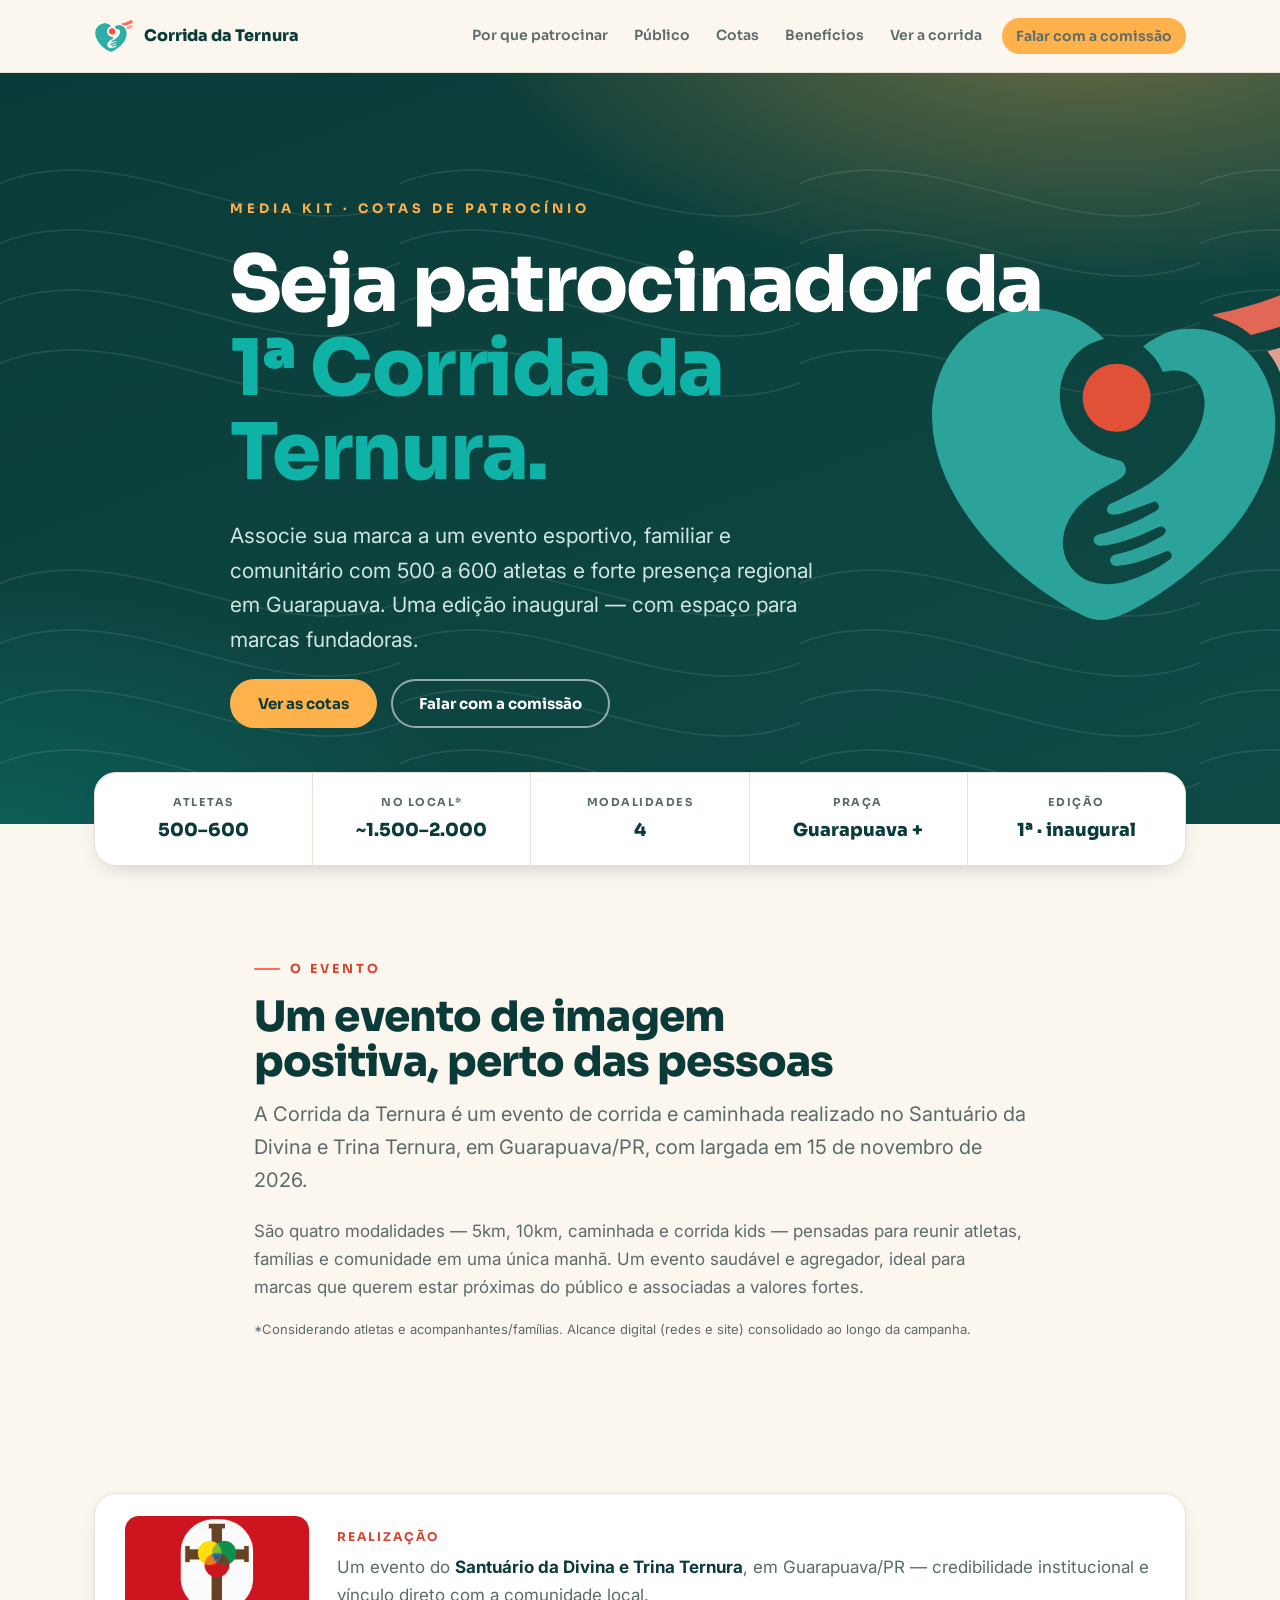
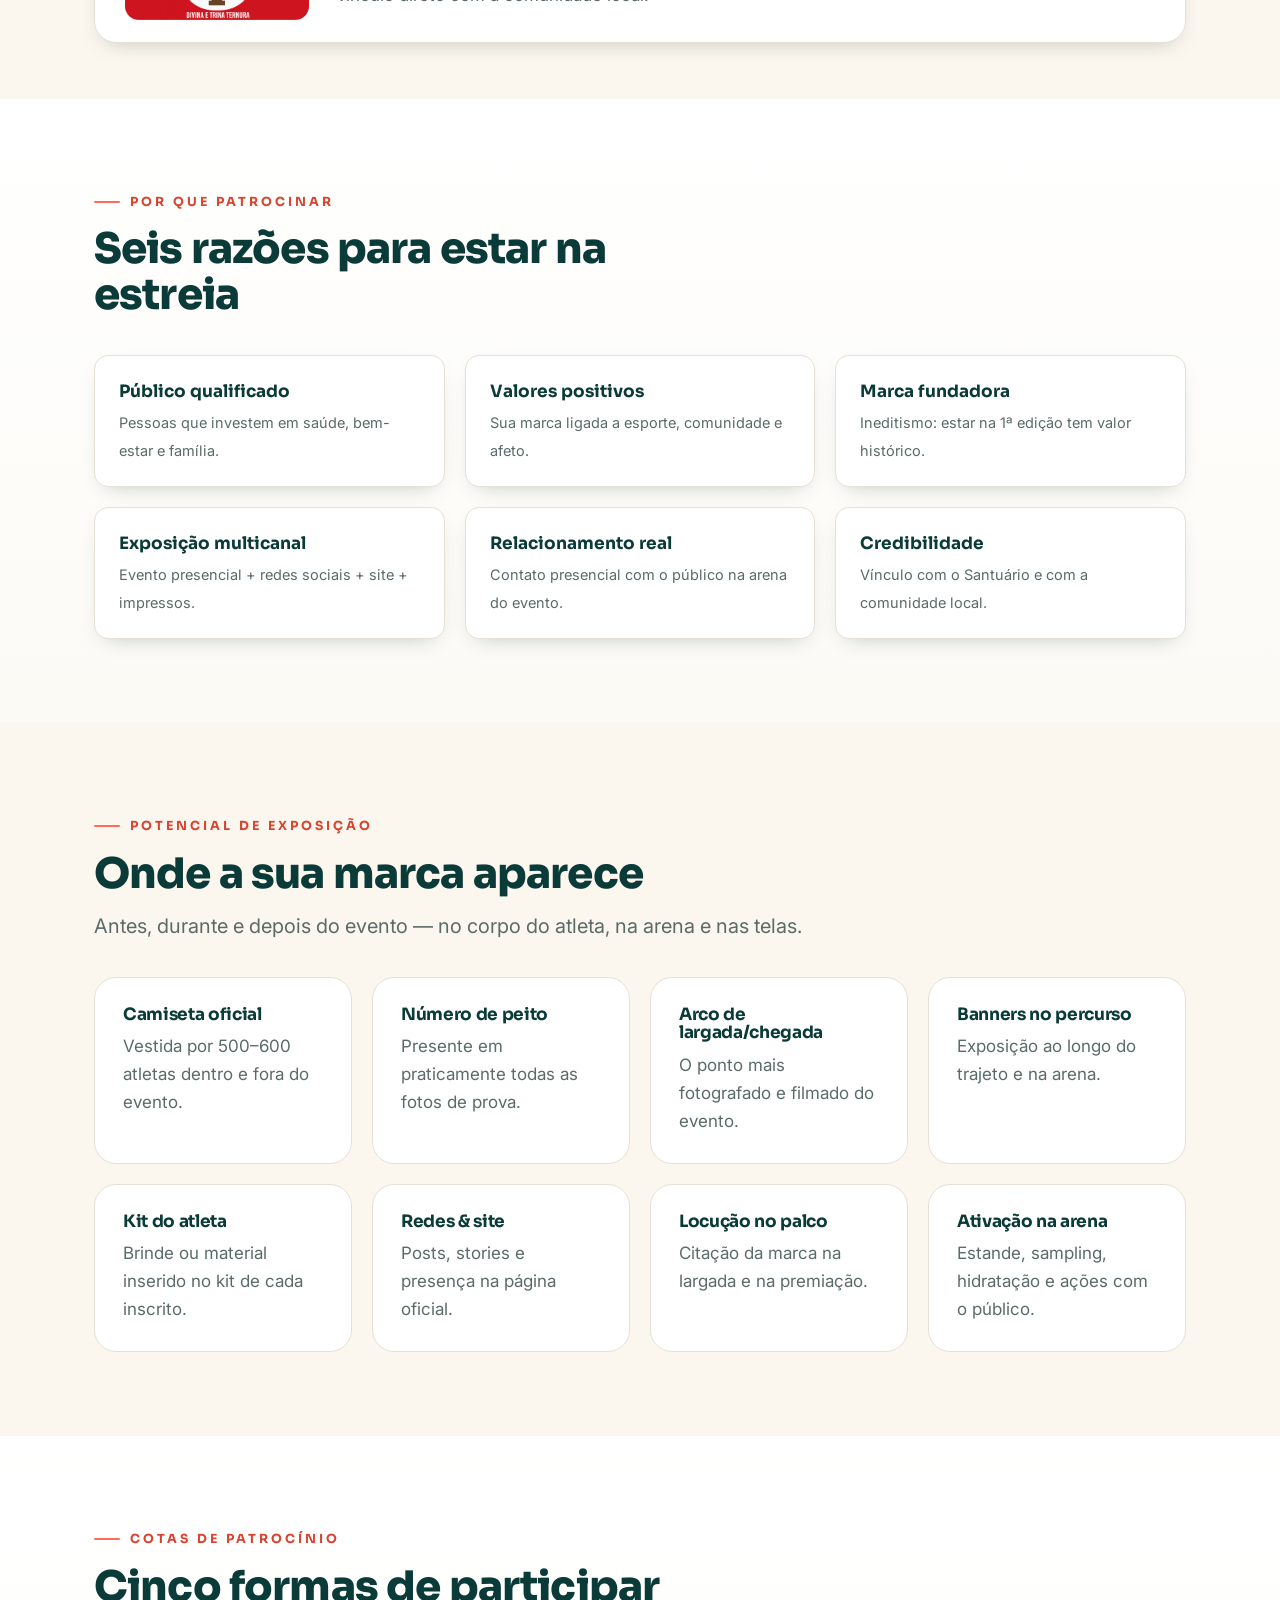
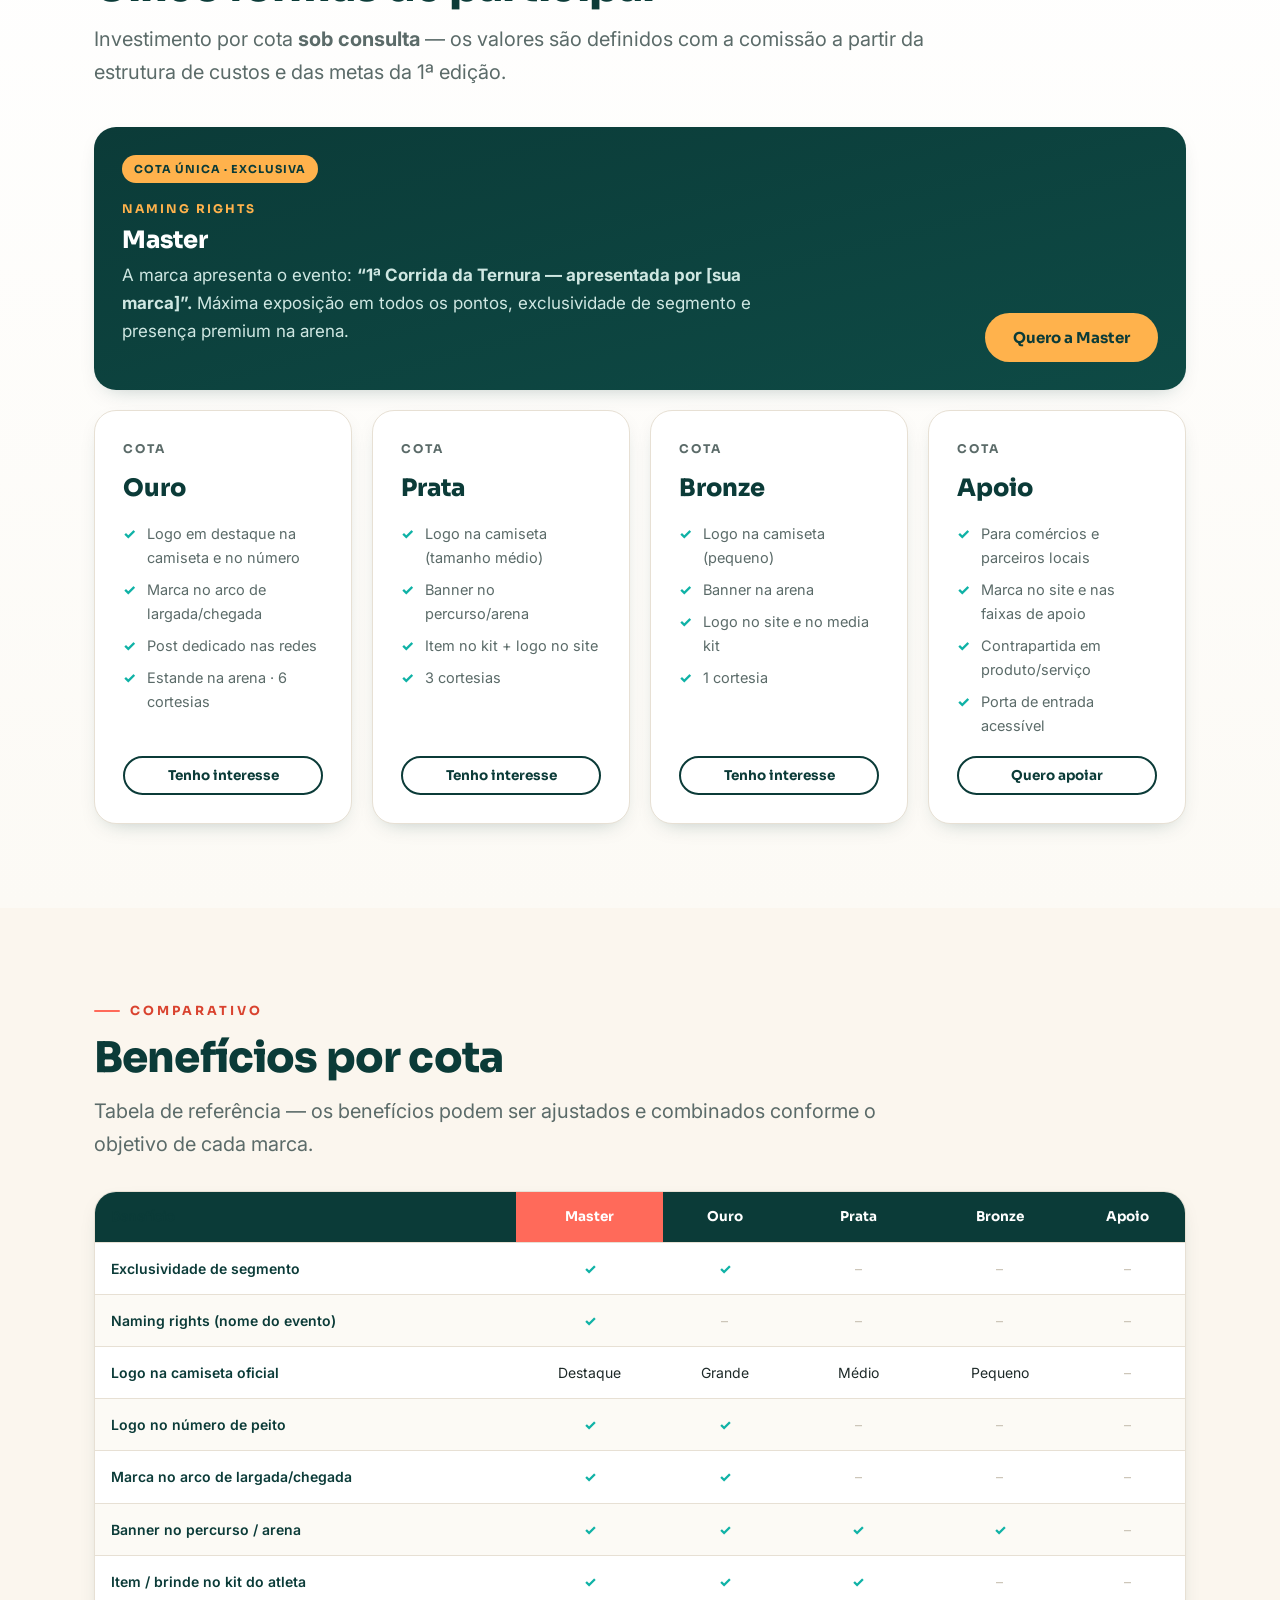
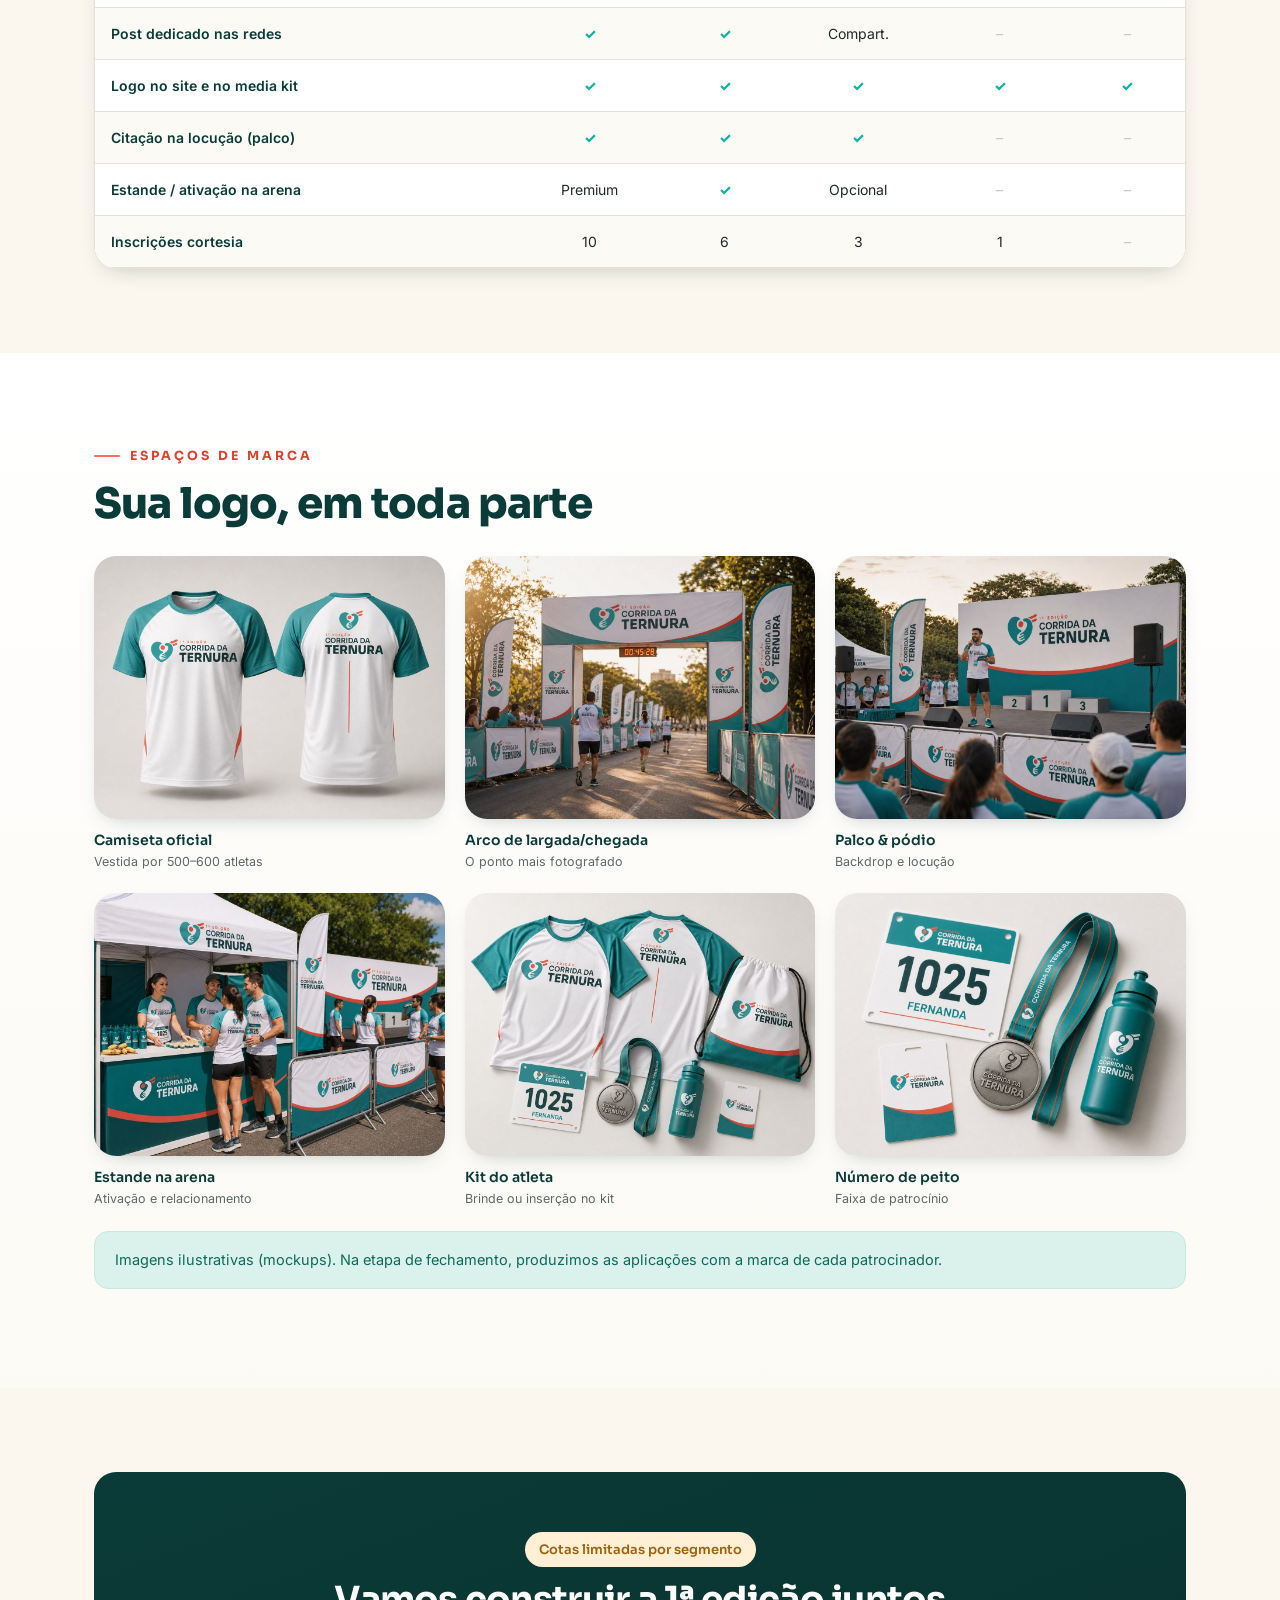
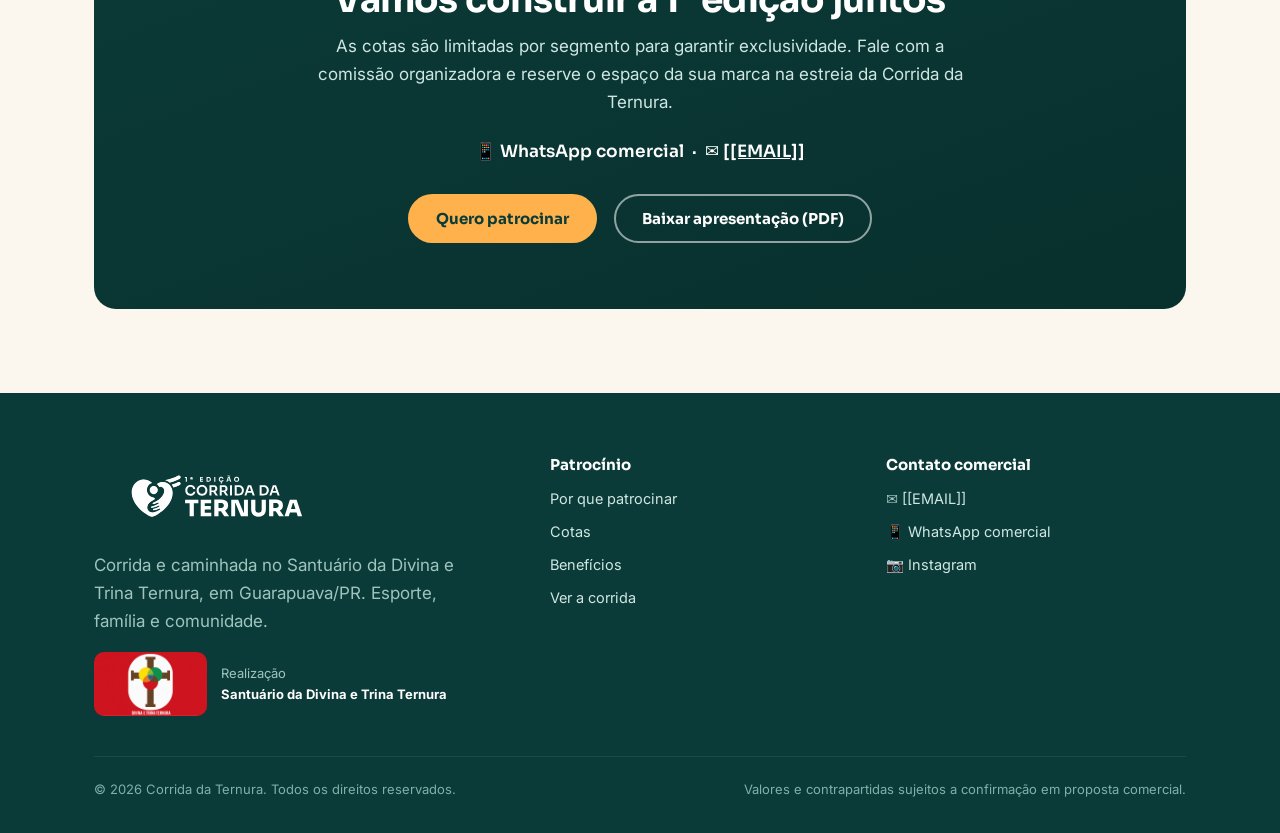
==== media-kit.html @ 0d137d4b "Add files via upload" ====
<!DOCTYPE html>
<html lang="pt-BR">
<head>
<meta charset="UTF-8">
<meta name="viewport" content="width=device-width, initial-scale=1.0">
<title>Seja patrocinador · 1ª Corrida da Ternura — Media Kit</title>
<meta name="description" content="Associe sua marca à 1ª Corrida da Ternura: evento esportivo, familiar e comunitário com 500 a 600 atletas em Guarapuava/PR. Cotas Master, Ouro, Prata, Bronze e Apoio.">

<meta property="og:type" content="website">
<meta property="og:title" content="Seja patrocinador da 1ª Corrida da Ternura">
<meta property="og:description" content="500 a 600 atletas, forte presença regional e uma edição inaugural com espaço para marcas fundadoras.">
<meta property="og:image" content="assets/og-image-mediakit.jpg"><!-- [[SUBSTITUIR]] 1200x630 -->
<meta name="theme-color" content="#0B3B38">

<link rel="icon" href="assets/favicon.svg" type="image/svg+xml">
<link rel="preconnect" href="https://fonts.googleapis.com">
<link rel="preconnect" href="https://fonts.gstatic.com" crossorigin>
<link href="https://fonts.googleapis.com/css2?family=Sora:wght@400;500;600;700;800&family=Inter:wght@400;500;600;700&display=swap" rel="stylesheet">
<link rel="stylesheet" href="css/styles.css">
</head>
<body>

<!-- =====================================================================
     CONFIG RÁPIDA — troque os campos [[...]] (veja COMO-EDITAR.md)
     [[WHATSAPP]] · [[EMAIL]] · [[LINK_PDF_MEDIAKIT]]
====================================================================== -->

<!-- ============ HEADER ============ -->
<header class="site-header" id="header">
  <div class="container nav">
    <a class="brand" href="index.html" aria-label="1ª Corrida da Ternura — início">
      <img src="assets/logo-simbolo.svg" alt="" width="36" height="36" aria-hidden="true">
      <span>Corrida da Ternura</span>
    </a>
    <button class="nav-toggle" id="navToggle" aria-label="Abrir menu" aria-expanded="false" aria-controls="navLinks">
      <svg width="26" height="26" viewBox="0 0 24 24" fill="none" stroke="currentColor" stroke-width="2.2" stroke-linecap="round"><path d="M3 6h18M3 12h18M3 18h18"/></svg>
    </button>
    <nav class="nav-links" id="navLinks" aria-label="Navegação do media kit">
      <a href="#porque">Por que patrocinar</a>
      <a href="#publico">Público</a>
      <a href="#cotas">Cotas</a>
      <a href="#beneficios">Benefícios</a>
      <a href="index.html">Ver a corrida</a>
      <a class="btn btn--amber btn--sm nav-cta" href="[[WHATSAPP]]">Falar com a comissão</a>
    </nav>
  </div>
</header>

<main id="topo">

  <!-- ============ HERO ============ -->
  <section class="hero hero--kit">
    <img class="hero__symbol" src="assets/logo-simbolo.svg" alt="" aria-hidden="true">
    <div class="container hero__inner">
      <span class="hero__eyebrow">Media Kit · Cotas de patrocínio</span>
      <h1>Seja patrocinador da <em>1ª Corrida da Ternura.</em></h1>
      <p class="hero__sub">Associe sua marca a um evento esportivo, familiar e comunitário com 500 a 600 atletas e forte presença regional em Guarapuava. Uma edição inaugural — com espaço para marcas fundadoras.</p>
      <div class="hero__actions">
        <a class="btn btn--amber" href="#cotas">Ver as cotas</a>
        <a class="btn btn--ghost-light" href="[[WHATSAPP]]">Falar com a comissão</a>
      </div>
    </div>
  </section>

  <!-- ============ APRESENTAÇÃO / NÚMEROS ============ -->
  <div class="container">
    <div class="quickbar quickbar--lift reveal">
      <div class="cell"><div class="k">Atletas</div><div class="v">500–600</div></div>
      <div class="cell"><div class="k">No local*</div><div class="v">~1.500–2.000</div></div>
      <div class="cell"><div class="k">Modalidades</div><div class="v">4</div></div>
      <div class="cell"><div class="k">Praça</div><div class="v">Guarapuava +</div></div>
      <div class="cell"><div class="k">Edição</div><div class="v">1ª · inaugural</div></div>
    </div>
  </div>

  <section class="section">
    <div class="container" style="max-width:820px">
      <span class="kicker reveal">O evento</span>
      <h2 class="section-title reveal">Um evento de imagem positiva, perto das pessoas</h2>
      <p class="lead reveal">A Corrida da Ternura é um evento de corrida e caminhada realizado no Santuário da Divina e Trina Ternura, em Guarapuava/PR, com largada em 15 de novembro de 2026.</p>
      <p style="color:var(--muted)" class="reveal">São quatro modalidades — 5km, 10km, caminhada e corrida kids — pensadas para reunir atletas, famílias e comunidade em uma única manhã. Um evento saudável e agregador, ideal para marcas que querem estar próximas do público e associadas a valores fortes.</p>
      <p style="font-size:13px;color:var(--muted)">*Considerando atletas e acompanhantes/famílias. Alcance digital (redes e site) consolidado ao longo da campanha.</p>
    </div>
  </section>

  <!-- ============ PARCERIA / REALIZAÇÃO (Santuário) ============ -->
  <section class="section--tight">
    <div class="container">
      <div class="partner reveal">
        <img class="partner__logo" src="assets/img/santuario.png" alt="Santuário da Divina e Trina Ternura">
        <p class="partner__txt"><span class="partner__eyebrow">Realização</span>Um evento do <b>Santuário da Divina e Trina Ternura</b>, em Guarapuava/PR — credibilidade institucional e vínculo direto com a comunidade local.</p>
      </div>
    </div>
  </section>

  <!-- ============ POR QUE PATROCINAR ============ -->
  <section class="section section--alt" id="porque">
    <div class="container">
      <div class="reveal" style="margin-bottom:38px">
        <span class="kicker">Por que patrocinar</span>
        <h2 class="section-title">Seis razões para estar na estreia</h2>
      </div>
      <div class="grid cols-3">
        <div class="why reveal"><b>Público qualificado</b><span>Pessoas que investem em saúde, bem-estar e família.</span></div>
        <div class="why reveal"><b>Valores positivos</b><span>Sua marca ligada a esporte, comunidade e afeto.</span></div>
        <div class="why reveal"><b>Marca fundadora</b><span>Ineditismo: estar na 1ª edição tem valor histórico.</span></div>
        <div class="why reveal"><b>Exposição multicanal</b><span>Evento presencial + redes sociais + site + impressos.</span></div>
        <div class="why reveal"><b>Relacionamento real</b><span>Contato presencial com o público na arena do evento.</span></div>
        <div class="why reveal"><b>Credibilidade</b><span>Vínculo com o Santuário e com a comunidade local.</span></div>
      </div>
    </div>
  </section>

  <!-- ============ EXPOSIÇÃO DE MARCA ============ -->
  <section class="section" id="publico">
    <div class="container">
      <div class="reveal" style="margin-bottom:34px">
        <span class="kicker">Potencial de exposição</span>
        <h2 class="section-title">Onde a sua marca aparece</h2>
        <p class="lead">Antes, durante e depois do evento — no corpo do atleta, na arena e nas telas.</p>
      </div>
      <div class="grid cols-4">
        <div class="card card--flat reveal"><h3 style="font-size:17px">Camiseta oficial</h3><p>Vestida por 500–600 atletas dentro e fora do evento.</p></div>
        <div class="card card--flat reveal"><h3 style="font-size:17px">Número de peito</h3><p>Presente em praticamente todas as fotos de prova.</p></div>
        <div class="card card--flat reveal"><h3 style="font-size:17px">Arco de largada/chegada</h3><p>O ponto mais fotografado e filmado do evento.</p></div>
        <div class="card card--flat reveal"><h3 style="font-size:17px">Banners no percurso</h3><p>Exposição ao longo do trajeto e na arena.</p></div>
        <div class="card card--flat reveal"><h3 style="font-size:17px">Kit do atleta</h3><p>Brinde ou material inserido no kit de cada inscrito.</p></div>
        <div class="card card--flat reveal"><h3 style="font-size:17px">Redes &amp; site</h3><p>Posts, stories e presença na página oficial.</p></div>
        <div class="card card--flat reveal"><h3 style="font-size:17px">Locução no palco</h3><p>Citação da marca na largada e na premiação.</p></div>
        <div class="card card--flat reveal"><h3 style="font-size:17px">Ativação na arena</h3><p>Estande, sampling, hidratação e ações com o público.</p></div>
      </div>
    </div>
  </section>

  <!-- ============ COTAS ============ -->
  <section class="section section--alt" id="cotas">
    <div class="container">
      <div class="reveal" style="margin-bottom:38px">
        <span class="kicker">Cotas de patrocínio</span>
        <h2 class="section-title">Cinco formas de participar</h2>
        <p class="lead">Investimento por cota <b>sob consulta</b> — os valores são definidos com a comissão a partir da estrutura de custos e das metas da 1ª edição.</p>
      </div>

      <!-- Master destaque -->
      <div class="tier tier--master reveal" style="margin-bottom:20px">
        <span class="tier__ribbon">Cota única · exclusiva</span>
        <div style="display:flex;flex-wrap:wrap;justify-content:space-between;gap:16px;align-items:flex-end">
          <div>
            <span class="lvl">Naming rights</span>
            <div class="name">Master</div>
            <p style="max-width:60ch">A marca apresenta o evento: <b>“1ª Corrida da Ternura — apresentada por [sua marca]”.</b> Máxima exposição em todos os pontos, exclusividade de segmento e presença premium na arena.</p>
          </div>
          <a class="btn btn--amber" href="[[WHATSAPP]]">Quero a Master</a>
        </div>
      </div>

      <div class="grid cols-4">
        <div class="tier reveal">
          <span class="lvl">Cota</span><div class="name">Ouro</div>
          <ul><li>Logo em destaque na camiseta e no número</li><li>Marca no arco de largada/chegada</li><li>Post dedicado nas redes</li><li>Estande na arena · 6 cortesias</li></ul>
          <a class="btn btn--ghost btn--sm" href="[[WHATSAPP]]">Tenho interesse</a>
        </div>
        <div class="tier reveal">
          <span class="lvl">Cota</span><div class="name">Prata</div>
          <ul><li>Logo na camiseta (tamanho médio)</li><li>Banner no percurso/arena</li><li>Item no kit + logo no site</li><li>3 cortesias</li></ul>
          <a class="btn btn--ghost btn--sm" href="[[WHATSAPP]]">Tenho interesse</a>
        </div>
        <div class="tier reveal">
          <span class="lvl">Cota</span><div class="name">Bronze</div>
          <ul><li>Logo na camiseta (pequeno)</li><li>Banner na arena</li><li>Logo no site e no media kit</li><li>1 cortesia</li></ul>
          <a class="btn btn--ghost btn--sm" href="[[WHATSAPP]]">Tenho interesse</a>
        </div>
        <div class="tier reveal">
          <span class="lvl">Cota</span><div class="name">Apoio</div>
          <ul><li>Para comércios e parceiros locais</li><li>Marca no site e nas faixas de apoio</li><li>Contrapartida em produto/serviço</li><li>Porta de entrada acessível</li></ul>
          <a class="btn btn--ghost btn--sm" href="[[WHATSAPP]]">Quero apoiar</a>
        </div>
      </div>
    </div>
  </section>

  <!-- ============ TABELA DE BENEFÍCIOS ============ -->
  <section class="section" id="beneficios">
    <div class="container">
      <div class="reveal" style="margin-bottom:30px">
        <span class="kicker">Comparativo</span>
        <h2 class="section-title">Benefícios por cota</h2>
        <p class="lead">Tabela de referência — os benefícios podem ser ajustados e combinados conforme o objetivo de cada marca.</p>
      </div>
      <div class="table-wrap reveal">
        <table class="benefits">
          <thead>
            <tr><th>Benefício</th><th class="master">Master</th><th>Ouro</th><th>Prata</th><th>Bronze</th><th>Apoio</th></tr>
          </thead>
          <tbody>
            <tr><td>Exclusividade de segmento</td><td class="yes">✓</td><td class="yes">✓</td><td class="no">–</td><td class="no">–</td><td class="no">–</td></tr>
            <tr><td>Naming rights (nome do evento)</td><td class="yes">✓</td><td class="no">–</td><td class="no">–</td><td class="no">–</td><td class="no">–</td></tr>
            <tr><td>Logo na camiseta oficial</td><td>Destaque</td><td>Grande</td><td>Médio</td><td>Pequeno</td><td class="no">–</td></tr>
            <tr><td>Logo no número de peito</td><td class="yes">✓</td><td class="yes">✓</td><td class="no">–</td><td class="no">–</td><td class="no">–</td></tr>
            <tr><td>Marca no arco de largada/chegada</td><td class="yes">✓</td><td class="yes">✓</td><td class="no">–</td><td class="no">–</td><td class="no">–</td></tr>
            <tr><td>Banner no percurso / arena</td><td class="yes">✓</td><td class="yes">✓</td><td class="yes">✓</td><td class="yes">✓</td><td class="no">–</td></tr>
            <tr><td>Item / brinde no kit do atleta</td><td class="yes">✓</td><td class="yes">✓</td><td class="yes">✓</td><td class="no">–</td><td class="no">–</td></tr>
            <tr><td>Post dedicado nas redes</td><td class="yes">✓</td><td class="yes">✓</td><td>Compart.</td><td class="no">–</td><td class="no">–</td></tr>
            <tr><td>Logo no site e no media kit</td><td class="yes">✓</td><td class="yes">✓</td><td class="yes">✓</td><td class="yes">✓</td><td class="yes">✓</td></tr>
            <tr><td>Citação na locução (palco)</td><td class="yes">✓</td><td class="yes">✓</td><td class="yes">✓</td><td class="no">–</td><td class="no">–</td></tr>
            <tr><td>Estande / ativação na arena</td><td>Premium</td><td class="yes">✓</td><td>Opcional</td><td class="no">–</td><td class="no">–</td></tr>
            <tr><td>Inscrições cortesia</td><td>10</td><td>6</td><td>3</td><td>1</td><td class="no">–</td></tr>
          </tbody>
        </table>
      </div>
    </div>
  </section>

  <!-- ============ ESPAÇOS DE MARCA ============ -->
  <section class="section section--alt">
    <div class="container">
      <div class="reveal" style="margin-bottom:30px">
        <span class="kicker">Espaços de marca</span>
        <h2 class="section-title">Sua logo, em toda parte</h2>
      </div>
      <div class="grid cols-3">
        <figure class="mock reveal"><img src="assets/img/camiseta.jpg" alt="Camiseta oficial da corrida com a marca dos patrocinadores"><figcaption>Camiseta oficial<small>Vestida por 500–600 atletas</small></figcaption></figure>
        <figure class="mock reveal"><img src="assets/img/portal.jpg" alt="Arco de largada e chegada com as marcas dos patrocinadores"><figcaption>Arco de largada/chegada<small>O ponto mais fotografado</small></figcaption></figure>
        <figure class="mock reveal"><img src="assets/img/palco.jpg" alt="Palco e pódio com backdrop dos patrocinadores"><figcaption>Palco &amp; pódio<small>Backdrop e locução</small></figcaption></figure>
        <figure class="mock reveal"><img src="assets/img/estande.jpg" alt="Estande de ativação do patrocinador na arena do evento"><figcaption>Estande na arena<small>Ativação e relacionamento</small></figcaption></figure>
        <figure class="mock reveal"><img src="assets/img/kit-completo.jpg" alt="Kit do atleta com itens dos patrocinadores"><figcaption>Kit do atleta<small>Brinde ou inserção no kit</small></figcaption></figure>
        <figure class="mock reveal"><img src="assets/img/kit.jpg" alt="Número de peito com faixa de patrocínio, medalha e squeeze"><figcaption>Número de peito<small>Faixa de patrocínio</small></figcaption></figure>
      </div>
      <p class="note reveal" style="margin-top:22px">Imagens ilustrativas (mockups). Na etapa de fechamento, produzimos as aplicações com a marca de cada patrocinador.</p>
    </div>
  </section>

  <!-- ============ CTA COMERCIAL ============ -->
  <section class="section" id="contato">
    <div class="container">
      <div class="cta-band reveal">
        <span class="pill pill--amber" style="margin-bottom:14px">Cotas limitadas por segmento</span>
        <h2>Vamos construir a 1ª edição juntos</h2>
        <p>As cotas são limitadas por segmento para garantir exclusividade. Fale com a comissão organizadora e reserve o espaço da sua marca na estreia da Corrida da Ternura.</p>
        <p style="color:#fff;font-family:var(--font-display);font-weight:600">📱 WhatsApp comercial &nbsp;·&nbsp; ✉️ <a href="mailto:[[EMAIL]]" style="color:#fff;text-decoration:underline">[[EMAIL]]</a></p>
        <div>
          <a class="btn btn--amber" href="[[WHATSAPP]]">Quero patrocinar</a>
          <a class="btn btn--ghost-light" href="[[LINK_PDF_MEDIAKIT]]">Baixar apresentação (PDF)</a>
        </div>
      </div>
    </div>
  </section>
</main>

<!-- ============ RODAPÉ ============ -->
<footer class="site-footer">
  <div class="container">
    <div class="footer-grid">
      <div>
        <img src="assets/logo-negativa-branca.svg" alt="1ª Corrida da Ternura" style="width:240px;margin-bottom:14px">
        <p style="color:#9FC4BE;max-width:34ch">Corrida e caminhada no Santuário da Divina e Trina Ternura, em Guarapuava/PR. Esporte, família e comunidade.</p>
        <div class="footer-partner">
          <img src="assets/img/santuario.png" alt="Santuário da Divina e Trina Ternura">
          <span>Realização<br><b style="color:#fff">Santuário da Divina e Trina Ternura</b></span>
        </div>
      </div>
      <div>
        <h4>Patrocínio</h4>
        <ul>
          <li><a href="#porque">Por que patrocinar</a></li>
          <li><a href="#cotas">Cotas</a></li>
          <li><a href="#beneficios">Benefícios</a></li>
          <li><a href="index.html">Ver a corrida</a></li>
        </ul>
      </div>
      <div>
        <h4>Contato comercial</h4>
        <ul>
          <li>✉️ <a href="mailto:[[EMAIL]]">[[EMAIL]]</a></li>
          <li>📱 <a href="[[WHATSAPP]]">WhatsApp comercial</a></li>
          <li>📷 <a href="[[INSTAGRAM]]">Instagram</a></li>
        </ul>
      </div>
    </div>
    <div class="footer-bottom">
      <span>© 2026 Corrida da Ternura. Todos os direitos reservados.</span>
      <span>Valores e contrapartidas sujeitos a confirmação em proposta comercial.</span>
    </div>
  </div>
</footer>

<script src="js/main.js"></script>
</body>
</html>
---- css/styles.css ----
/* =====================================================================
   1ª CORRIDA DA TERNURA — Design System (compartilhado landing + media kit)
   Edite as variáveis em :root para ajustar a marca de uma só vez.
   ===================================================================== */

/* ---------- Tokens ---------- */
:root{
  /* Cores da marca */
  --teal:#0FB2A6;          /* cor de marca / grafismos */
  --teal-deep:#0B3B38;     /* base escura / texto forte */
  --teal-deeper:#08302D;   /* fundo escuro mais profundo */
  --coral:#FF6A5A;         /* CTA / destaque quente */
  --coral-ink:#D9432F;     /* coral escuro p/ texto sobre claro */
  --amber:#FFB24C;         /* destaque / amanhecer / medalha */
  --sand:#FBF6EE;          /* fundo claro quente */
  --mist:#DBF1EC;          /* fundo suave / cards */
  --graphite:#1E2A29;      /* texto corrido */
  --muted:#5B6B69;         /* texto secundário */
  --white:#fff;
  --line:#E7E0D4;          /* linhas / bordas claras */
  --line-dark:#1C4B46;     /* linhas no escuro */

  /* Tipografia */
  --font-display:'Sora','Segoe UI',system-ui,-apple-system,sans-serif;
  --font-text:'Inter','Segoe UI',system-ui,-apple-system,sans-serif;

  /* Formas & sombras */
  --radius:22px;
  --radius-sm:14px;
  --shadow:0 20px 50px -24px rgba(11,59,56,.45);
  --shadow-sm:0 8px 22px -12px rgba(11,59,56,.35);

  /* Layout */
  --maxw:1140px;
  --gutter:24px;
  --header-h:72px;
}

/* ---------- Reset / base ---------- */
*{box-sizing:border-box}
html{scroll-behavior:smooth}
body{
  margin:0;background:var(--sand);color:var(--graphite);
  font-family:var(--font-text);line-height:1.65;font-size:17px;
  -webkit-font-smoothing:antialiased;text-rendering:optimizeLegibility;
}
img,svg{display:block;max-width:100%}
a{color:var(--teal-deep);text-decoration:none}
h1,h2,h3,h4{font-family:var(--font-display);line-height:1.08;margin:0;letter-spacing:-.02em;color:var(--teal-deep)}
p{margin:0 0 1em}
:focus-visible{outline:3px solid var(--teal);outline-offset:3px;border-radius:6px}

.container{max-width:var(--maxw);margin:0 auto;padding:0 var(--gutter)}
.center{text-align:center}
.sr-only{position:absolute;width:1px;height:1px;padding:0;margin:-1px;overflow:hidden;clip:rect(0 0 0 0);border:0}

/* ---------- Header / navegação ---------- */
.site-header{position:sticky;top:0;z-index:100;transition:background .25s,box-shadow .25s;background:rgba(251,246,238,.92);backdrop-filter:blur(12px);border-bottom:1px solid var(--line)}
.site-header.solid,.site-header.scrolled{background:rgba(251,246,238,.9);backdrop-filter:blur(12px);box-shadow:0 1px 0 var(--line)}
.nav{display:flex;align-items:center;gap:18px;height:var(--header-h)}
.brand{display:flex;align-items:center;gap:10px;font-family:var(--font-display);font-weight:800;font-size:16px;color:var(--teal-deep);white-space:nowrap}
.brand svg,.brand img{height:34px;width:auto;flex:none}
.site-header.on-dark .brand{color:var(--white)}
.nav-links{display:flex;align-items:center;gap:2px;margin-left:auto}
.nav-links a{font-family:var(--font-display);font-weight:600;font-size:14px;color:var(--muted);padding:9px 12px;border-radius:999px;transition:.15s;white-space:nowrap}
.nav-links a:hover{color:var(--teal-deep);background:var(--mist)}
.site-header.on-dark .nav-links a{color:#CFE7E2}
.site-header.on-dark.scrolled .nav-links a{color:var(--muted)}
.nav-cta{margin-left:6px}
.nav-toggle{display:none;margin-left:auto;background:none;border:0;cursor:pointer;padding:8px;color:var(--teal-deep)}
.site-header.on-dark .nav-toggle{color:var(--white)}
.site-header.scrolled .nav-toggle{color:var(--teal-deep)}

/* ---------- Botões ---------- */
.btn{
  display:inline-flex;align-items:center;justify-content:center;gap:9px;
  font-family:var(--font-display);font-weight:700;font-size:15px;line-height:1;
  padding:15px 26px;border-radius:999px;border:2px solid transparent;cursor:pointer;
  transition:transform .12s,box-shadow .2s,background .2s,color .2s;white-space:nowrap;
}
.btn:hover{transform:translateY(-2px)}
.btn--primary{background:var(--coral);color:#fff;box-shadow:0 12px 26px -12px rgba(255,106,90,.8)}
.btn--primary:hover{background:#ff5945}
.btn--amber{background:var(--amber);color:var(--teal-deep)}
.btn--amber:hover{background:#ffa733}
.btn--dark{background:var(--teal-deep);color:#fff}
.btn--dark:hover{background:var(--teal-deeper)}
.btn--ghost{background:transparent;color:var(--teal-deep);border-color:var(--teal-deep)}
.btn--ghost:hover{background:var(--teal-deep);color:#fff}
.btn--ghost-light{background:transparent;color:#fff;border-color:rgba(255,255,255,.55)}
.btn--ghost-light:hover{background:#fff;color:var(--teal-deep);border-color:#fff}
.btn--sm{padding:11px 18px;font-size:13.5px}
.btn--block{width:100%}

/* ---------- Seções ---------- */
.section{padding:84px 0}
.section--tight{padding:56px 0}
.section--alt{background:linear-gradient(180deg,#fff,#FCFAF5)}
.section--mist{background:var(--mist)}
.kicker{font-family:var(--font-display);font-weight:700;font-size:12.5px;letter-spacing:3px;text-transform:uppercase;color:var(--coral-ink);display:inline-flex;align-items:center;gap:10px;margin-bottom:14px}
.kicker::before{content:"";width:26px;height:2px;background:var(--coral);border-radius:2px}
.section-title{font-size:clamp(28px,4.4vw,42px);font-weight:800;max-width:20ch}
.lead{font-size:clamp(17px,2vw,20px);color:var(--muted);max-width:64ch;margin-top:14px}

/* ---------- Grid utils ---------- */
.grid{display:grid;gap:20px}
.cols-2{grid-template-columns:repeat(2,1fr)}
.cols-3{grid-template-columns:repeat(3,1fr)}
.cols-4{grid-template-columns:repeat(4,1fr)}
@media(max-width:900px){.cols-3,.cols-4{grid-template-columns:repeat(2,1fr)}}
@media(max-width:620px){.cols-2,.cols-3,.cols-4{grid-template-columns:1fr}}

/* ---------- Pills / chips ---------- */
.pill{display:inline-flex;align-items:center;gap:7px;font-family:var(--font-display);font-weight:600;font-size:13px;padding:7px 14px;border-radius:999px;background:var(--mist);color:var(--teal-deep)}
.pill--coral{background:#FFE4DF;color:var(--coral-ink)}
.pill--amber{background:#FFEFD4;color:#9A6412}
.pill--teal{background:var(--teal-deep);color:#fff}
.pill--outline{background:transparent;border:1px solid rgba(255,255,255,.25);color:#fff}

/* ---------- Cards ---------- */
.card{background:#fff;border:1px solid var(--line);border-radius:var(--radius);padding:28px;box-shadow:var(--shadow-sm)}
.card h3{font-size:20px;margin-bottom:8px}
.card p{color:var(--muted);margin:0}
.card__icon{width:50px;height:50px;border-radius:14px;display:grid;place-items:center;background:var(--mist);margin-bottom:16px}
.card__icon svg{width:26px;height:26px}
.card--flat{box-shadow:none}

/* ---------- Hero ---------- */
.hero{position:relative;overflow:hidden;color:var(--sand);
  background:
    radial-gradient(90% 70% at 85% -10%, rgba(255,178,76,.42), transparent 55%),
    radial-gradient(80% 80% at -5% 110%, rgba(15,178,166,.30), transparent 55%),
    linear-gradient(160deg,#0B3B38 0%, #0E4A45 100%);
}
.hero::after{ /* textura de curvas de nível sutis */
  content:"";position:absolute;inset:0;opacity:.10;pointer-events:none;
  background-image:url("data:image/svg+xml,%3Csvg xmlns='http://www.w3.org/2000/svg' width='400' height='400'%3E%3Cg fill='none' stroke='%23ffffff' stroke-width='1.4'%3E%3Cpath d='M-20 120 C120 40 280 200 420 120'/%3E%3Cpath d='M-20 180 C120 100 280 260 420 180'/%3E%3Cpath d='M-20 240 C120 160 280 320 420 240'/%3E%3Cpath d='M-20 300 C120 220 280 380 420 300'/%3E%3C/g%3E%3C/svg%3E");
}
.hero__inner{position:relative;z-index:2;padding:clamp(64px,10vw,120px) 0 clamp(56px,8vw,96px);max-width:760px}
.hero__eyebrow{color:var(--amber);font-family:var(--font-display);font-weight:700;letter-spacing:4px;text-transform:uppercase;font-size:13px}
.hero h1{color:#fff;font-size:clamp(40px,8vw,78px);font-weight:800;margin:.28em 0 .3em}
.hero h1 em{font-style:normal;color:var(--teal)}
.hero__sub{font-size:clamp(17px,2.4vw,21px);color:#CFE7E2;max-width:600px}
.hero__chips{display:flex;flex-wrap:wrap;gap:10px;margin:26px 0 30px}
.hero__chips span{font-family:var(--font-display);font-weight:600;font-size:13.5px;color:var(--sand);background:rgba(255,255,255,.08);border:1px solid rgba(255,255,255,.16);padding:9px 15px;border-radius:999px}
.hero__actions{display:flex;flex-wrap:wrap;gap:14px}
.hero__symbol{position:absolute;right:-6%;top:50%;transform:translateY(-50%);width:min(42%,440px);opacity:.9;z-index:1}
@media(max-width:820px){.hero__symbol{display:none}}
.hero--kit .hero__inner{max-width:820px}

/* ---------- Barra de informações rápidas ---------- */
.quickbar{display:grid;grid-template-columns:repeat(5,1fr);gap:1px;background:var(--line);border:1px solid var(--line);border-radius:var(--radius);overflow:hidden;box-shadow:var(--shadow-sm)}
.quickbar .cell{background:#fff;padding:20px 16px;text-align:center}
.quickbar .k{font-family:var(--font-display);font-weight:700;font-size:11px;letter-spacing:1.5px;text-transform:uppercase;color:var(--muted)}
.quickbar .v{font-family:var(--font-display);font-weight:800;color:var(--teal-deep);font-size:clamp(15px,2vw,18px);margin-top:5px}
.quickbar--lift{margin-top:-52px;position:relative;z-index:5}
@media(max-width:760px){.quickbar{grid-template-columns:repeat(2,1fr)}.quickbar--lift{margin-top:24px}}

/* ---------- Modalidades ---------- */
.mod{position:relative;background:#fff;border:1px solid var(--line);border-radius:var(--radius);padding:26px;box-shadow:var(--shadow-sm);overflow:hidden}
.mod::before{content:"";position:absolute;left:0;top:0;bottom:0;width:6px;background:var(--teal)}
.mod--5::before{background:var(--teal)}
.mod--10::before{background:var(--coral)}
.mod--cam::before{background:var(--amber)}
.mod--kids::before{background:#5AC9BC}
.mod .tag{font-family:var(--font-display);font-weight:700;font-size:11px;letter-spacing:1.5px;text-transform:uppercase;color:var(--muted)}
.mod .dist{font-family:var(--font-display);font-weight:800;font-size:30px;color:var(--teal-deep);margin:2px 0 8px}
.mod p{color:var(--muted);margin:0;font-size:15px}

/* ---------- Lista com marcadores ---------- */
.ticks{list-style:none;padding:0;margin:0}
.ticks li{position:relative;padding-left:30px;margin-bottom:12px;color:var(--muted)}
.ticks li::before{content:"";position:absolute;left:0;top:8px;width:13px;height:13px;border-radius:50%;background:var(--teal);box-shadow:0 0 0 4px var(--mist)}
.ticks li b{color:var(--graphite)}
.ticks--plain li::before{background:var(--coral);box-shadow:0 0 0 4px #FFE4DF}

/* ---------- Cronograma ---------- */
.timeline{list-style:none;padding:0;margin:0;display:grid;gap:2px}
.timeline li{display:flex;gap:18px;align-items:baseline;padding:14px 0;border-bottom:1px dashed var(--line)}
.timeline li:last-child{border-bottom:0}
.timeline .t{font-family:var(--font-display);font-weight:800;color:var(--coral-ink);font-size:18px;min-width:74px}
.timeline .d{color:var(--graphite)}

/* ---------- Media placeholder (troque por <img>) ---------- */
.media-ph{border-radius:var(--radius);min-height:280px;display:grid;place-items:center;color:#0B6B5C;font-family:var(--font-display);font-weight:600;text-align:center;padding:20px;
  background:linear-gradient(135deg, rgba(15,178,166,.16), rgba(255,178,76,.18)), var(--mist);border:2px dashed #9CD3C8}
.media-ph small{display:block;font-weight:400;color:#3f7a72;margin-top:6px;font-family:var(--font-text)}
.map-ph{min-height:340px}

/* ---------- FAQ ---------- */
.faq details{background:#fff;border:1px solid var(--line);border-radius:var(--radius-sm);padding:2px 22px;margin-bottom:12px;transition:box-shadow .2s}
.faq details[open]{box-shadow:var(--shadow-sm)}
.faq summary{cursor:pointer;list-style:none;font-family:var(--font-display);font-weight:600;color:var(--teal-deep);font-size:17px;padding:18px 0;display:flex;justify-content:space-between;gap:16px;align-items:center}
.faq summary::-webkit-details-marker{display:none}
.faq summary::after{content:"+";color:var(--coral);font-weight:800;font-size:22px;line-height:1}
.faq details[open] summary::after{content:"–"}
.faq details p{color:var(--muted);margin:0;padding:0 0 18px;font-size:15.5px}

/* ---------- Faixa CTA ---------- */
.cta-band{background:linear-gradient(160deg,var(--teal-deep),var(--teal-deeper));color:#CFE7E2;border-radius:var(--radius);padding:clamp(32px,6vw,60px);text-align:center;position:relative;overflow:hidden}
.cta-band h2{color:#fff;font-size:clamp(24px,4vw,36px);margin-bottom:12px}
.cta-band p{max-width:60ch;margin:0 auto 22px}
.cta-band .btn{margin:6px}

/* ---------- Cotas (media kit) ---------- */
.tier{background:#fff;border:1px solid var(--line);border-radius:var(--radius);padding:28px;box-shadow:var(--shadow-sm);display:flex;flex-direction:column;gap:10px;height:100%}
.tier .lvl{font-family:var(--font-display);font-weight:700;font-size:12px;letter-spacing:2px;text-transform:uppercase;color:var(--muted)}
.tier .name{font-family:var(--font-display);font-weight:800;font-size:24px;color:var(--teal-deep)}
.tier ul{margin:4px 0 0;padding-left:0;list-style:none}
.tier li{position:relative;padding-left:24px;margin-bottom:8px;color:var(--muted);font-size:14.5px}
.tier li::before{content:"✓";position:absolute;left:0;color:var(--teal);font-weight:800}
.tier .btn{margin-top:auto}
.tier--master{background:linear-gradient(165deg,#0B3B38,#0E4A45);border:0;color:#fff}
.tier--master .name{color:#fff}.tier--master .lvl{color:var(--amber)}
.tier--master p,.tier--master li{color:#CFE7E2}
.tier--master li::before{color:var(--amber)}
.tier__ribbon{align-self:flex-start;background:var(--amber);color:var(--teal-deep);font-family:var(--font-display);font-weight:700;font-size:11px;letter-spacing:1px;text-transform:uppercase;padding:5px 12px;border-radius:999px}

/* ---------- Tabela de benefícios ---------- */
.table-wrap{overflow-x:auto;border:1px solid var(--line);border-radius:var(--radius);box-shadow:var(--shadow-sm)}
table.benefits{border-collapse:collapse;width:100%;min-width:680px;background:#fff}
table.benefits th,table.benefits td{padding:14px 16px;text-align:center;border-bottom:1px solid var(--line);font-size:14px}
table.benefits thead th{background:var(--teal-deep);color:#fff;font-family:var(--font-display);font-size:13.5px;position:sticky;top:0}
table.benefits thead th.master{background:var(--coral)}
table.benefits tbody td:first-child,table.benefits thead th:first-child{text-align:left;font-weight:600;color:var(--teal-deep)}
table.benefits tbody td:first-child{font-family:var(--font-text)}
table.benefits tbody tr:nth-child(even){background:#FCFAF5}
table.benefits .yes{color:var(--teal);font-weight:800}
table.benefits .no{color:#C9C2B4}

/* ---------- Argumentos / por que patrocinar ---------- */
.why{background:#fff;border:1px solid var(--line);border-radius:var(--radius-sm);padding:22px 24px;box-shadow:var(--shadow-sm)}
.why b{font-family:var(--font-display);color:var(--teal-deep);display:block;margin-bottom:2px}
.why span{color:var(--muted);font-size:14.5px}

/* ---------- Espaços de marca / mockups ---------- */
.brandspace{background:var(--sand);border:1px dashed var(--line);border-radius:var(--radius-sm);padding:22px;text-align:center;font-family:var(--font-display);font-weight:600;color:var(--teal-deep)}
.brandspace small{display:block;font-weight:400;color:var(--muted);margin-top:4px;font-family:var(--font-text);font-size:12.5px}

/* ---------- Área de patrocinadores / logos ---------- */
.sponsors{display:flex;flex-wrap:wrap;gap:14px;align-items:center;justify-content:center}
.sponsor-slot{height:56px;width:150px;background:#fff;border:1px solid var(--line);border-radius:12px;display:grid;place-items:center;color:var(--muted);font-size:12px}

/* ---------- Nota ---------- */
.note{background:var(--mist);border:1px solid #C7E9E0;border-radius:var(--radius-sm);padding:16px 20px;color:#0B6B5C;font-size:14.5px}
.badge-soon{display:inline-block;background:#FFEFD4;color:#9A6412;font-family:var(--font-display);font-weight:700;font-size:11px;letter-spacing:1px;text-transform:uppercase;padding:4px 10px;border-radius:999px}

/* ---------- Rodapé ---------- */
.site-footer{background:var(--teal-deep);color:#9FC4BE;padding:64px 0 32px}
.site-footer a{color:#CFE7E2}
.site-footer a:hover{color:#fff}
.footer-grid{display:grid;grid-template-columns:1.4fr 1fr 1fr;gap:36px}
@media(max-width:760px){.footer-grid{grid-template-columns:1fr;gap:26px}}
.site-footer h4{color:#fff;font-size:15px;margin-bottom:14px;letter-spacing:0}
.site-footer ul{list-style:none;padding:0;margin:0}
.site-footer li{margin-bottom:9px;font-size:14.5px}
.footer-bottom{border-top:1px solid var(--line-dark);margin-top:40px;padding-top:22px;font-size:13px;display:flex;justify-content:space-between;gap:16px;flex-wrap:wrap;color:#7FB0A9}

/* ---------- Reveal on scroll ---------- */
.reveal{opacity:0;transform:translateY(18px);transition:opacity .6s ease,transform .6s ease}
.reveal.in{opacity:1;transform:none}
@media(prefers-reduced-motion:reduce){.reveal{opacity:1;transform:none;transition:none}.btn:hover{transform:none}}

/* ---------- Menu mobile ---------- */
@media(max-width:860px){
  .nav-toggle{display:inline-flex}
  .nav-links{position:fixed;inset:var(--header-h) 0 auto 0;flex-direction:column;align-items:stretch;gap:4px;
    background:var(--sand);border-bottom:1px solid var(--line);padding:14px var(--gutter) 22px;margin:0;
    box-shadow:var(--shadow);transform:translateY(-120%);transition:transform .28s ease;max-height:calc(100vh - var(--header-h));overflow:auto}
  .nav-links.open{transform:translateY(0)}
  .nav-links a{padding:14px 12px;font-size:16px;border-radius:12px}
  .nav-links a:hover{background:var(--mist)}
  .nav-cta{margin:8px 0 0}
  .site-header:not(.scrolled){background:rgba(11,59,56,.0)}
  .site-header.menu-open{background:var(--sand)}
  .site-header.menu-open .brand,.site-header.menu-open .nav-toggle{color:var(--teal-deep)}
}

/* ---------- Fotos / mockups ---------- */
.shot{width:100%;height:100%;border-radius:var(--radius);box-shadow:var(--shadow);object-fit:cover;display:block}
.photo-grid{display:grid;gap:12px}
.photo-grid img{border-radius:var(--radius-sm);box-shadow:var(--shadow-sm);width:100%;object-fit:cover;aspect-ratio:4/3;display:block}
figure.mock{margin:0}
figure.mock img{border-radius:var(--radius);box-shadow:var(--shadow-sm);width:100%;aspect-ratio:4/3;object-fit:cover;display:block}
figure.mock figcaption{font-family:var(--font-display);font-weight:600;font-size:14px;color:var(--teal-deep);margin-top:10px}
figure.mock figcaption small{display:block;font-family:var(--font-text);font-weight:400;color:var(--muted);font-size:12.5px}

/* ---------- Parceria / realização (Santuário) ---------- */
.partner{display:flex;align-items:center;gap:28px;background:#fff;border:1px solid var(--line);border-radius:var(--radius);padding:22px 30px;box-shadow:var(--shadow-sm)}
.partner__logo{height:104px;width:auto;max-width:none;object-fit:contain;border-radius:14px;flex:none}
.partner__txt{margin:0;color:var(--muted)}
.partner__txt b{color:var(--teal-deep)}
.partner__eyebrow{font-family:var(--font-display);font-weight:700;font-size:12px;letter-spacing:2px;text-transform:uppercase;color:var(--coral-ink);display:block;margin-bottom:6px}
@media(max-width:620px){.partner{flex-direction:column;text-align:center;gap:16px;padding:24px}}
.footer-partner{display:flex;align-items:center;gap:14px;margin-top:16px}
.footer-partner img{height:64px;width:auto;max-width:none;object-fit:contain;border-radius:10px;flex:none}
.footer-partner span{font-size:13px;color:#9FC4BE}

/* espaçamento de âncora sob header fixo */
[id]{scroll-margin-top:calc(var(--header-h) + 16px)}
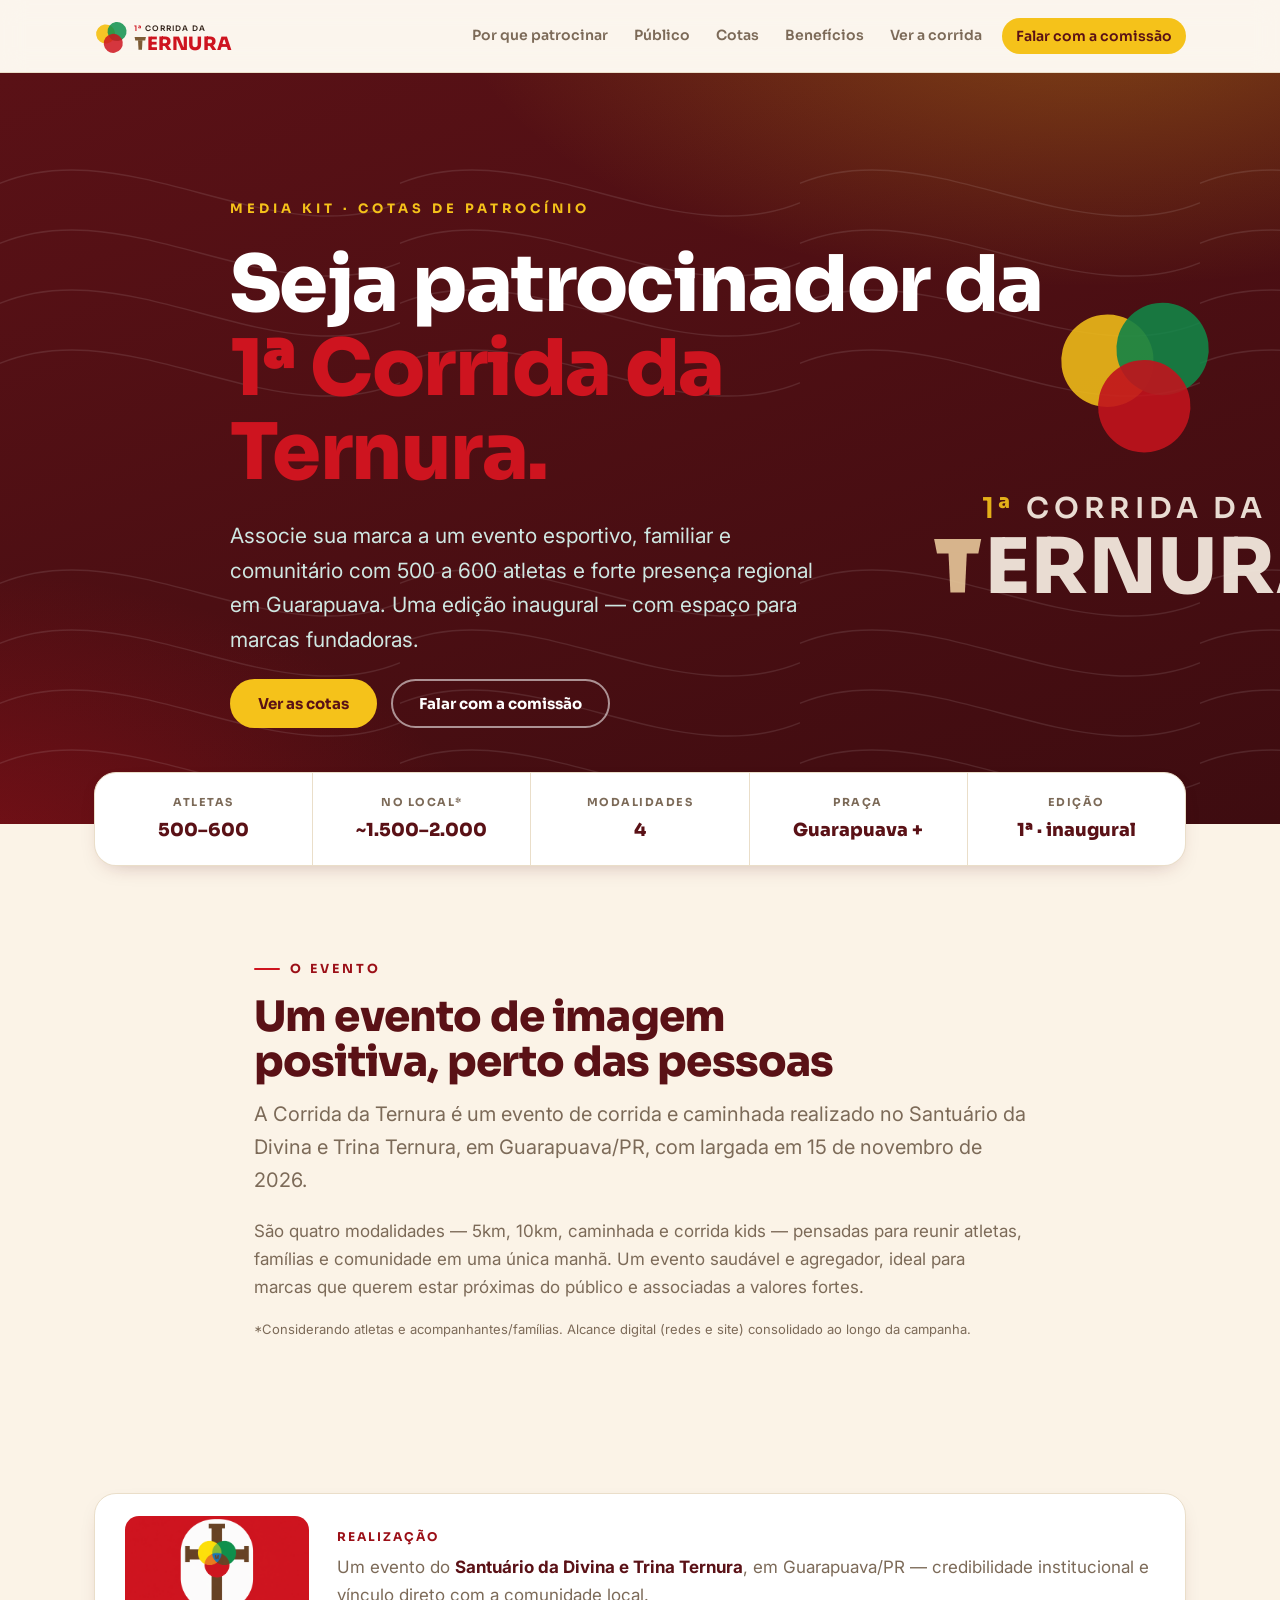
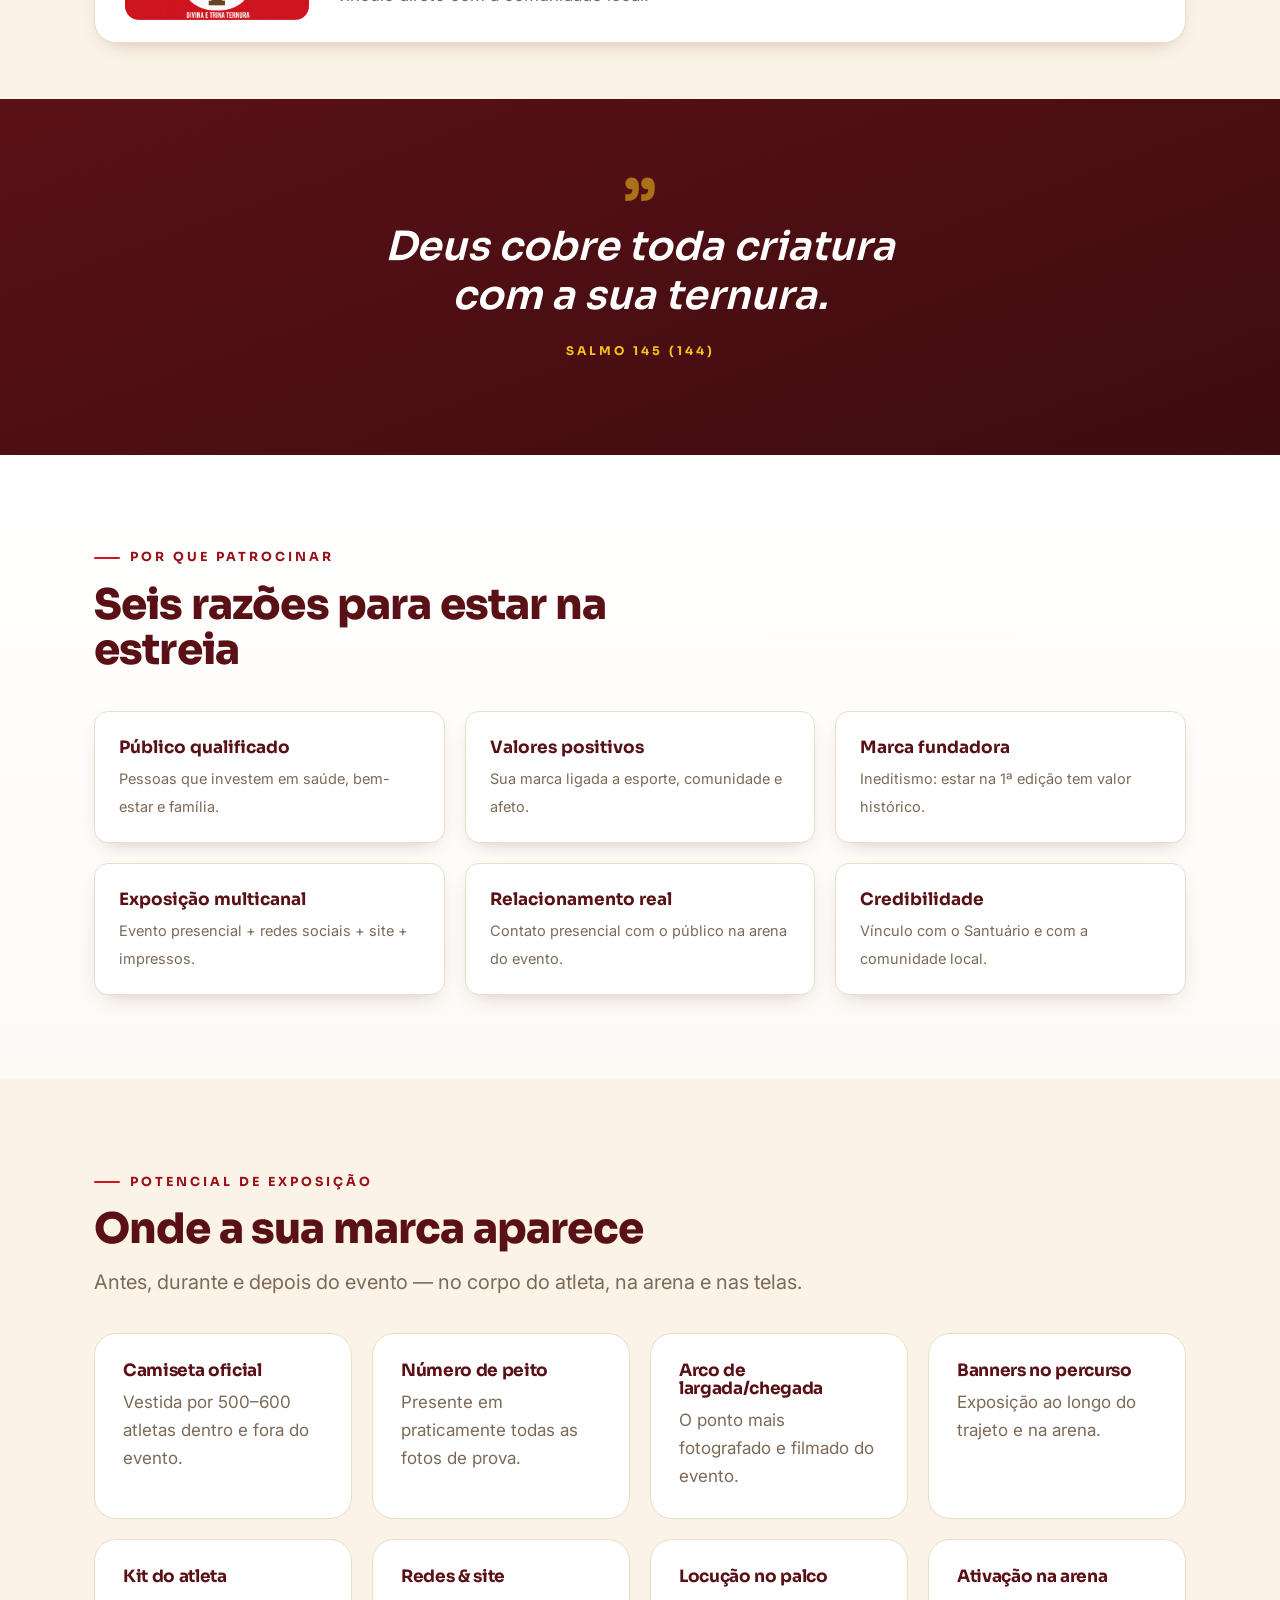
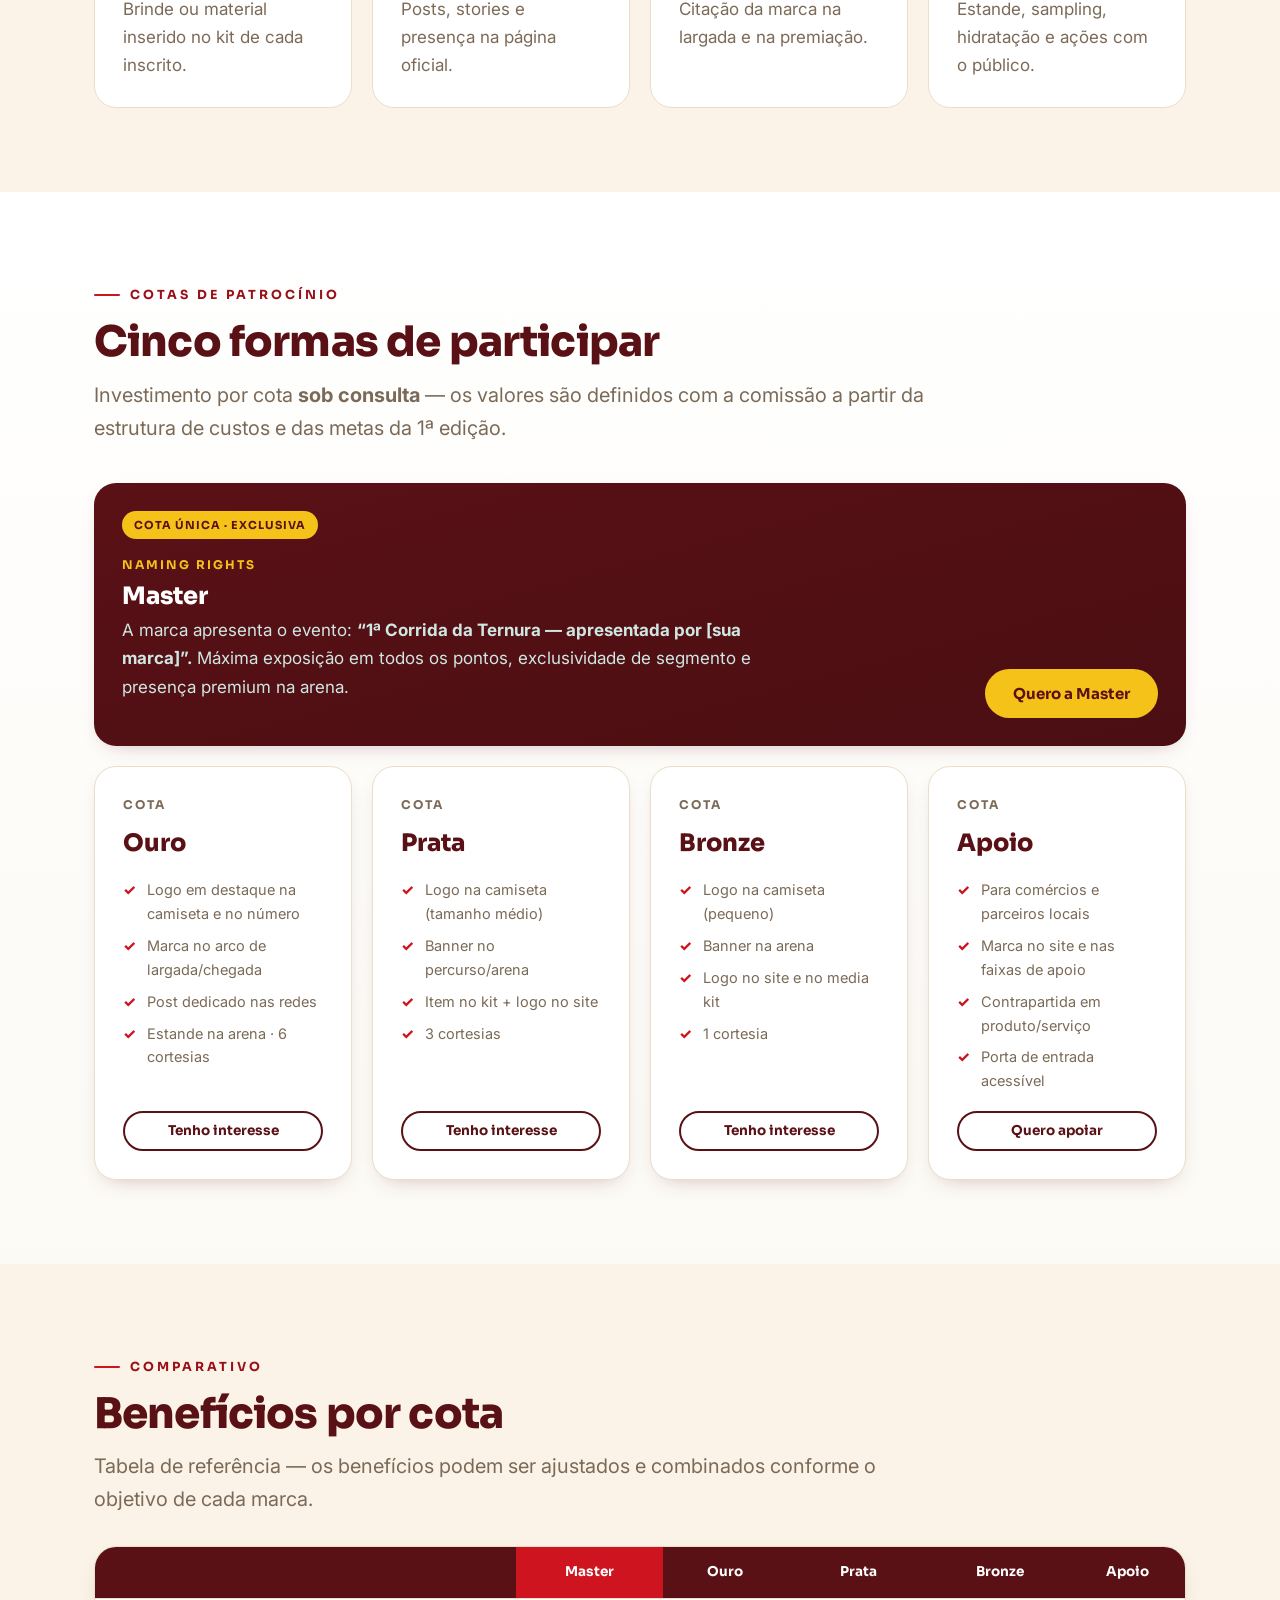
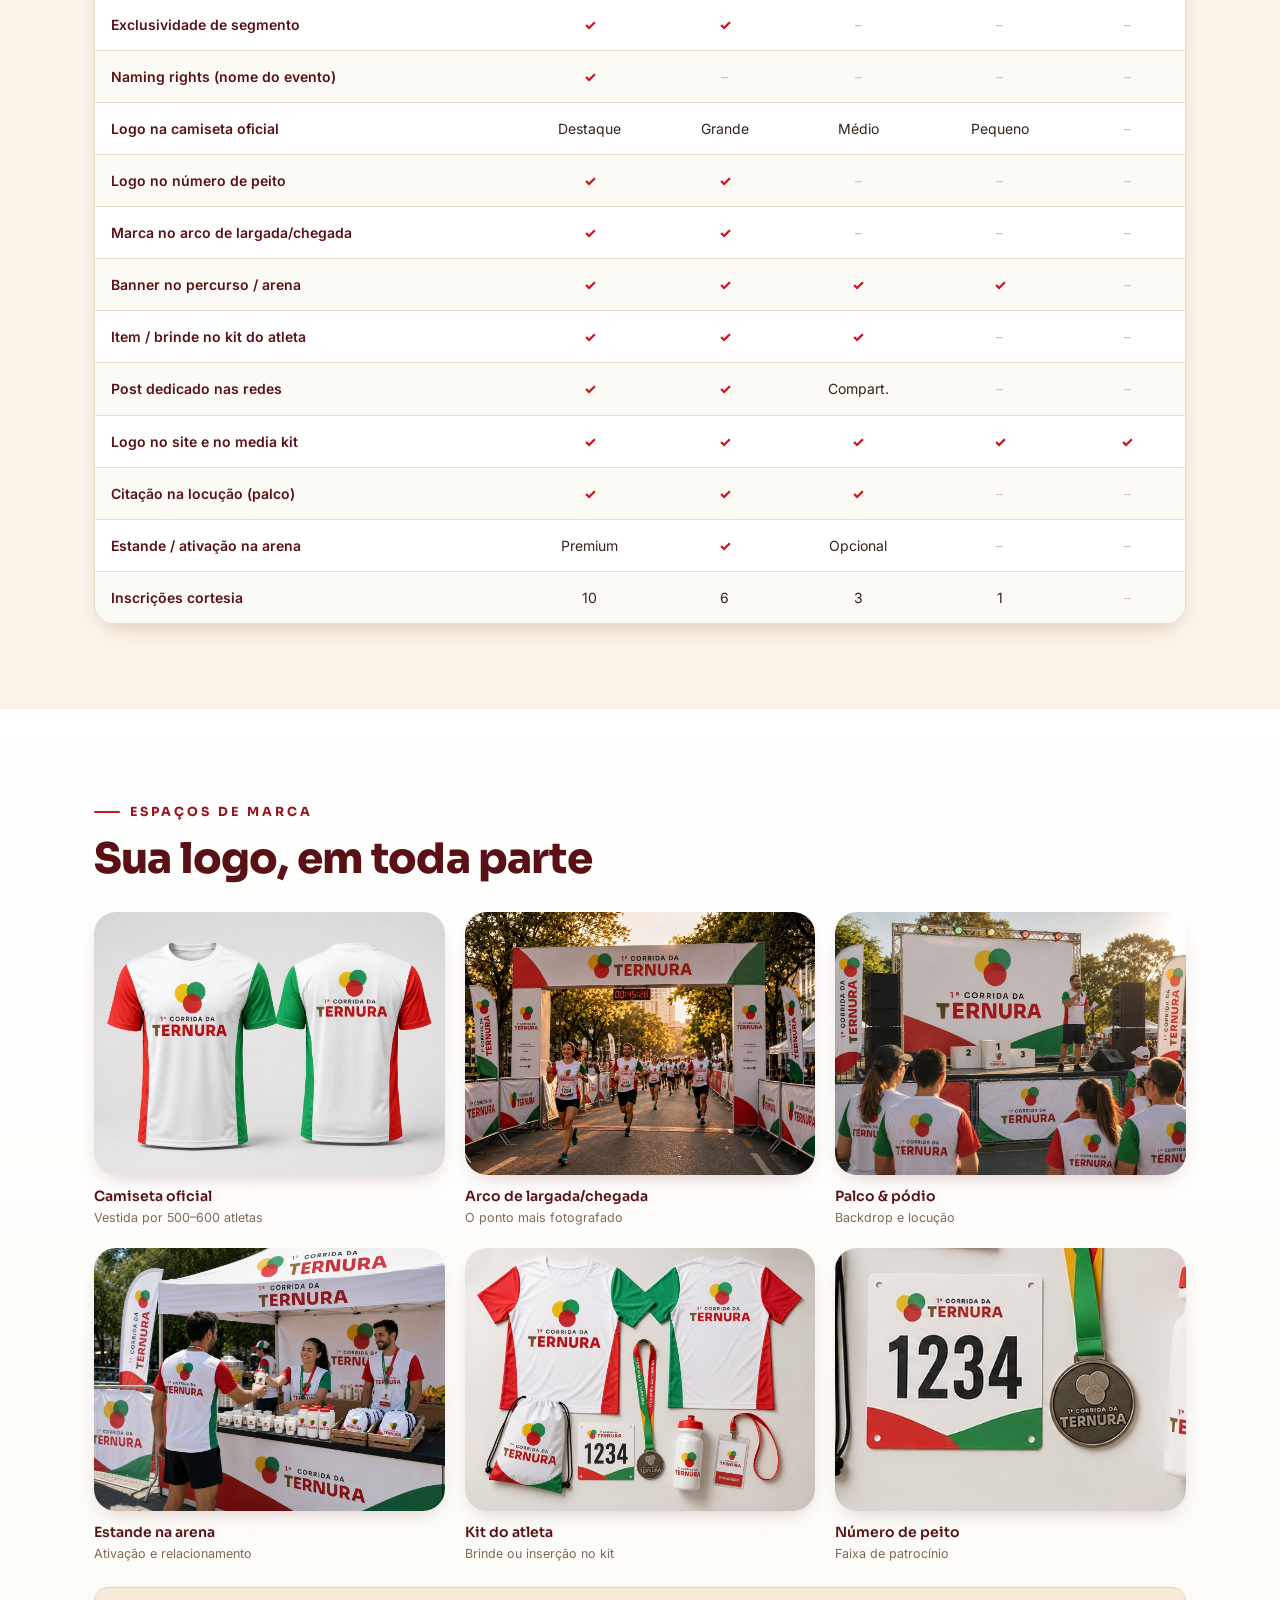
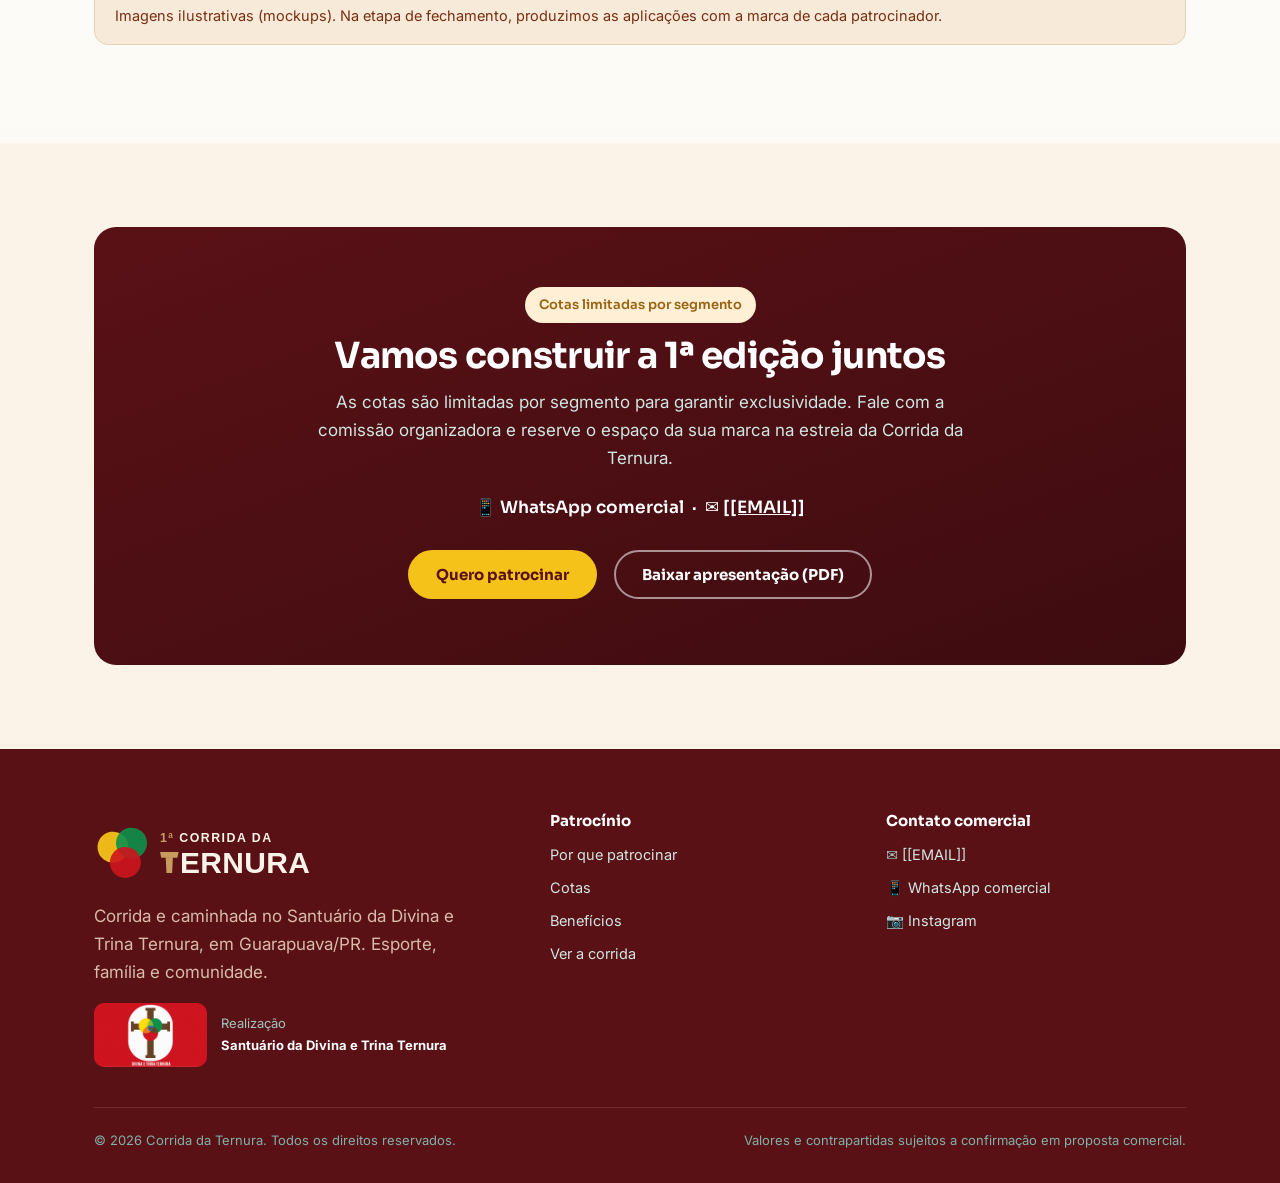
==== commit d06263c3: "Add files via upload" ====
--- a/media-kit.html
+++ b/media-kit.html
@@ -10,9 +10,11 @@
 <meta property="og:title" content="Seja patrocinador da 1ª Corrida da Ternura">
 <meta property="og:description" content="500 a 600 atletas, forte presença regional e uma edição inaugural com espaço para marcas fundadoras.">
 <meta property="og:image" content="assets/og-image-mediakit.jpg"><!-- [[SUBSTITUIR]] 1200x630 -->
-<meta name="theme-color" content="#0B3B38">
+<meta name="theme-color" content="#5A1116">
 
 <link rel="icon" href="assets/favicon.svg" type="image/svg+xml">
+<link rel="icon" href="assets/favicon-32.png" sizes="32x32" type="image/png">
+<link rel="apple-touch-icon" href="assets/apple-touch-icon.png">
 <link rel="preconnect" href="https://fonts.googleapis.com">
 <link rel="preconnect" href="https://fonts.gstatic.com" crossorigin>
 <link href="https://fonts.googleapis.com/css2?family=Sora:wght@400;500;600;700;800&family=Inter:wght@400;500;600;700&display=swap" rel="stylesheet">
@@ -29,8 +31,12 @@
 <header class="site-header" id="header">
   <div class="container nav">
     <a class="brand" href="index.html" aria-label="1ª Corrida da Ternura — início">
-      <img src="assets/logo-simbolo.svg" alt="" width="36" height="36" aria-hidden="true">
-      <span>Corrida da Ternura</span>
+      <svg class="brand-logo" viewBox="0 0 641 200" xmlns="http://www.w3.org/2000/svg" role="img" aria-label="1ª Corrida da Ternura">
+        <g transform="translate(-55,-20.8) scale(0.9)"><g transform="rotate(-8 150 140)"><circle cx="120" cy="120" r="46" fill="#F5C21A" fill-opacity=".95"/><circle cx="176" cy="116" r="46" fill="#0E904C" fill-opacity=".85"/><circle cx="150" cy="170" r="46" fill="#CE141F" fill-opacity=".85"/></g></g>
+        <text x="176" y="78" font-family="Sora,'Segoe UI',sans-serif" font-size="33" font-weight="600" letter-spacing="4"><tspan fill="#CE141F">1ª </tspan><tspan fill="#33231A">CORRIDA DA</tspan></text>
+        <path d="M 176.5,104 L 225.7,104 L 222.7,119.1 L 179.5,119.1 Z" fill="#7D5C35"/><path d="M 191.5,118.1 L 210.7,118.1 L 208.7,160 L 193.5,160 Z" fill="#7D5C35"/>
+        <text x="229.5" y="160" font-family="Sora,'Segoe UI',sans-serif" font-size="80" font-weight="800" letter-spacing="1" fill="#CE141F">ERNURA</text>
+      </svg>
     </a>
     <button class="nav-toggle" id="navToggle" aria-label="Abrir menu" aria-expanded="false" aria-controls="navLinks">
       <svg width="26" height="26" viewBox="0 0 24 24" fill="none" stroke="currentColor" stroke-width="2.2" stroke-linecap="round"><path d="M3 6h18M3 12h18M3 18h18"/></svg>
@@ -50,7 +56,12 @@
 
   <!-- ============ HERO ============ -->
   <section class="hero hero--kit">
-    <img class="hero__symbol" src="assets/logo-simbolo.svg" alt="" aria-hidden="true">
+    <svg class="hero__symbol" viewBox="0 0 460 337" xmlns="http://www.w3.org/2000/svg" role="img" aria-label="1ª Corrida da Ternura">
+      <g transform="translate(75.7,-53.3) scale(1.05)"><g transform="rotate(-8 150 140)"><circle cx="120" cy="120" r="46" fill="#F5C21A" fill-opacity=".95"/><circle cx="176" cy="116" r="46" fill="#0E904C" fill-opacity=".9"/><circle cx="150" cy="170" r="46" fill="#CE141F" fill-opacity=".9"/></g></g>
+      <text x="67.6" y="241.6" font-family="Sora,'Segoe UI',sans-serif" font-size="30" font-weight="600" letter-spacing="5"><tspan fill="#F5C21A">1ª </tspan><tspan fill="#FBF3E7">CORRIDA DA</tspan></text>
+      <path d="M 17.9,263.6 L 67.1,263.6 L 64.1,278.7 L 20.9,278.7 Z" fill="#E7C79A"/><path d="M 32.9,277.7 L 52.1,277.7 L 50.1,319.6 L 34.9,319.6 Z" fill="#E7C79A"/>
+      <text x="70.9" y="319.6" font-family="Sora,'Segoe UI',sans-serif" font-size="80" font-weight="800" letter-spacing="1" fill="#FBF3E7">ERNURA</text>
+    </svg>
     <div class="container hero__inner">
       <span class="hero__eyebrow">Media Kit · Cotas de patrocínio</span>
       <h1>Seja patrocinador da <em>1ª Corrida da Ternura.</em></h1>
@@ -90,6 +101,15 @@
         <img class="partner__logo" src="assets/img/santuario.png" alt="Santuário da Divina e Trina Ternura">
         <p class="partner__txt"><span class="partner__eyebrow">Realização</span>Um evento do <b>Santuário da Divina e Trina Ternura</b>, em Guarapuava/PR — credibilidade institucional e vínculo direto com a comunidade local.</p>
       </div>
+    </div>
+  </section>
+
+  <!-- ============ SALMO (lema) ============ -->
+  <section class="scripture">
+    <div class="container">
+      <div class="mark">”</div>
+      <blockquote>Deus cobre toda criatura com a sua ternura.</blockquote>
+      <span class="ref">Salmo 145 (144)</span>
     </div>
   </section>
 
@@ -253,7 +273,7 @@
     <div class="footer-grid">
       <div>
         <img src="assets/logo-negativa-branca.svg" alt="1ª Corrida da Ternura" style="width:240px;margin-bottom:14px">
-        <p style="color:#9FC4BE;max-width:34ch">Corrida e caminhada no Santuário da Divina e Trina Ternura, em Guarapuava/PR. Esporte, família e comunidade.</p>
+        <p style="color:#D8BBA8;max-width:34ch">Corrida e caminhada no Santuário da Divina e Trina Ternura, em Guarapuava/PR. Esporte, família e comunidade.</p>
         <div class="footer-partner">
           <img src="assets/img/santuario.png" alt="Santuário da Divina e Trina Ternura">
           <span>Realização<br><b style="color:#fff">Santuário da Divina e Trina Ternura</b></span>
--- a/css/styles.css
+++ b/css/styles.css
@@ -5,20 +5,25 @@
 
 /* ---------- Tokens ---------- */
 :root{
-  /* Cores da marca */
-  --teal:#0FB2A6;          /* cor de marca / grafismos */
-  --teal-deep:#0B3B38;     /* base escura / texto forte */
-  --teal-deeper:#08302D;   /* fundo escuro mais profundo */
-  --coral:#FF6A5A;         /* CTA / destaque quente */
-  --coral-ink:#D9432F;     /* coral escuro p/ texto sobre claro */
-  --amber:#FFB24C;         /* destaque / amanhecer / medalha */
-  --sand:#FBF6EE;          /* fundo claro quente */
-  --mist:#DBF1EC;          /* fundo suave / cards */
-  --graphite:#1E2A29;      /* texto corrido */
-  --muted:#5B6B69;         /* texto secundário */
+  /* Cores da marca — rebaseadas na logo do Santuário da Divina e Trina Ternura */
+  --teal:#CE141F;          /* vermelho litúrgico — cor de marca */
+  --teal-deep:#5A1116;     /* vinho profundo — base escura / texto forte */
+  --teal-deeper:#3E0C10;   /* vinho mais profundo */
+  --coral:#CE141F;         /* CTA — vermelho */
+  --coral-ink:#9B0F17;     /* vermelho escuro p/ texto sobre claro */
+  --amber:#F5C21A;         /* amarelo da Trindade / destaque / medalha */
+  --sand:#FBF3E7;          /* creme — fundo claro quente */
+  --mist:#F7EAD8;          /* creme suave / cards */
+  --graphite:#33231A;      /* espresso — texto corrido */
+  --muted:#7C6A58;         /* texto secundário */
   --white:#fff;
-  --line:#E7E0D4;          /* linhas / bordas claras */
-  --line-dark:#1C4B46;     /* linhas no escuro */
+  --line:#EADEC9;          /* linhas / bordas claras */
+  --line-dark:#6E2A2E;     /* linhas no escuro (vinho) */
+  /* Trindade + franciscano (acentos) */
+  --gold:#F5C21A;          /* amarelo (Pai) */
+  --green:#0E904C;         /* verde (Filho) */
+  --blue:#1776B8;          /* azul mariano ("M") */
+  --wood:#7D5C35;          /* madeira — cruz/Tau franciscano */
 
   /* Tipografia */
   --font-display:'Sora','Segoe UI',system-ui,-apple-system,sans-serif;
@@ -27,8 +32,8 @@
   /* Formas & sombras */
   --radius:22px;
   --radius-sm:14px;
-  --shadow:0 20px 50px -24px rgba(11,59,56,.45);
-  --shadow-sm:0 8px 22px -12px rgba(11,59,56,.35);
+  --shadow:0 20px 50px -24px rgba(90,17,22,.45);
+  --shadow-sm:0 8px 22px -12px rgba(90,17,22,.35);
 
   /* Layout */
   --maxw:1140px;
@@ -60,6 +65,8 @@
 .nav{display:flex;align-items:center;gap:18px;height:var(--header-h)}
 .brand{display:flex;align-items:center;gap:10px;font-family:var(--font-display);font-weight:800;font-size:16px;color:var(--teal-deep);white-space:nowrap}
 .brand svg,.brand img{height:34px;width:auto;flex:none}
+.brand svg.brand-logo{height:46px;width:auto}
+@media(max-width:520px){.brand svg.brand-logo{height:38px}}
 .site-header.on-dark .brand{color:var(--white)}
 .nav-links{display:flex;align-items:center;gap:2px;margin-left:auto}
 .nav-links a{font-family:var(--font-display);font-weight:600;font-size:14px;color:var(--muted);padding:9px 12px;border-radius:999px;transition:.15s;white-space:nowrap}
@@ -80,7 +87,7 @@
 }
 .btn:hover{transform:translateY(-2px)}
 .btn--primary{background:var(--coral);color:#fff;box-shadow:0 12px 26px -12px rgba(255,106,90,.8)}
-.btn--primary:hover{background:#ff5945}
+.btn--primary:hover{background:#A5101A}
 .btn--amber{background:var(--amber);color:var(--teal-deep)}
 .btn--amber:hover{background:#ffa733}
 .btn--dark{background:var(--teal-deep);color:#fff}
@@ -91,6 +98,13 @@
 .btn--ghost-light:hover{background:#fff;color:var(--teal-deep);border-color:#fff}
 .btn--sm{padding:11px 18px;font-size:13.5px}
 .btn--block{width:100%}
+/* contraste garantido dos botões dentro do menu (vence a especificidade de .nav-links a) */
+.nav-links a.btn--primary,.nav-links a.btn--dark{color:#fff}
+.nav-links a.btn--amber{color:var(--teal-deep)}
+.nav-links a.btn--ghost{color:var(--teal-deep)}
+.nav-links a.btn:hover{background:var(--teal-deeper)}
+.nav-links a.btn--primary:hover{background:#A5101A;color:#fff}
+.nav-links a.btn--amber:hover{background:#E3A200;color:var(--teal-deep)}
 
 /* ---------- Seções ---------- */
 .section{padding:84px 0}
@@ -128,9 +142,9 @@
 /* ---------- Hero ---------- */
 .hero{position:relative;overflow:hidden;color:var(--sand);
   background:
-    radial-gradient(90% 70% at 85% -10%, rgba(255,178,76,.42), transparent 55%),
-    radial-gradient(80% 80% at -5% 110%, rgba(15,178,166,.30), transparent 55%),
-    linear-gradient(160deg,#0B3B38 0%, #0E4A45 100%);
+    radial-gradient(90% 70% at 85% -10%, rgba(245,194,26,.30), transparent 55%),
+    radial-gradient(80% 80% at -5% 110%, rgba(206,20,31,.38), transparent 55%),
+    linear-gradient(160deg,#5A1116 0%, #3E0C10 100%);
 }
 .hero::after{ /* textura de curvas de nível sutis */
   content:"";position:absolute;inset:0;opacity:.10;pointer-events:none;
@@ -159,10 +173,10 @@
 /* ---------- Modalidades ---------- */
 .mod{position:relative;background:#fff;border:1px solid var(--line);border-radius:var(--radius);padding:26px;box-shadow:var(--shadow-sm);overflow:hidden}
 .mod::before{content:"";position:absolute;left:0;top:0;bottom:0;width:6px;background:var(--teal)}
-.mod--5::before{background:var(--teal)}
-.mod--10::before{background:var(--coral)}
-.mod--cam::before{background:var(--amber)}
-.mod--kids::before{background:#5AC9BC}
+.mod--5::before{background:var(--gold)}
+.mod--10::before{background:var(--teal)}
+.mod--cam::before{background:var(--green)}
+.mod--kids::before{background:var(--blue)}
 .mod .tag{font-family:var(--font-display);font-weight:700;font-size:11px;letter-spacing:1.5px;text-transform:uppercase;color:var(--muted)}
 .mod .dist{font-family:var(--font-display);font-weight:800;font-size:30px;color:var(--teal-deep);margin:2px 0 8px}
 .mod p{color:var(--muted);margin:0;font-size:15px}
@@ -210,7 +224,7 @@
 .tier li{position:relative;padding-left:24px;margin-bottom:8px;color:var(--muted);font-size:14.5px}
 .tier li::before{content:"✓";position:absolute;left:0;color:var(--teal);font-weight:800}
 .tier .btn{margin-top:auto}
-.tier--master{background:linear-gradient(165deg,#0B3B38,#0E4A45);border:0;color:#fff}
+.tier--master{background:linear-gradient(165deg,#5A1116,#4A0E12);border:0;color:#fff}
 .tier--master .name{color:#fff}.tier--master .lvl{color:var(--amber)}
 .tier--master p,.tier--master li{color:#CFE7E2}
 .tier--master li::before{color:var(--amber)}
@@ -242,7 +256,13 @@
 .sponsor-slot{height:56px;width:150px;background:#fff;border:1px solid var(--line);border-radius:12px;display:grid;place-items:center;color:var(--muted);font-size:12px}
 
 /* ---------- Nota ---------- */
-.note{background:var(--mist);border:1px solid #C7E9E0;border-radius:var(--radius-sm);padding:16px 20px;color:#0B6B5C;font-size:14.5px}
+.note{background:var(--mist);border:1px solid #E6D3B8;border-radius:var(--radius-sm);padding:16px 20px;color:#7A2E12;font-size:14.5px}
+
+/* ---------- Faixa de Escritura (Salmo) ---------- */
+.scripture{background:linear-gradient(160deg,var(--teal-deep),var(--teal-deeper));color:var(--sand);text-align:center;padding:clamp(52px,9vw,92px) 0}
+.scripture .mark{font-family:var(--font-display);font-weight:800;font-size:64px;line-height:.4;color:var(--amber);opacity:.55;height:32px}
+.scripture blockquote{margin:0 auto;font-family:var(--font-display);font-weight:600;font-style:italic;font-size:clamp(22px,4.2vw,40px);line-height:1.22;max-width:19ch;color:#fff}
+.scripture .ref{display:inline-block;margin-top:20px;font-family:var(--font-display);font-weight:700;font-size:12px;letter-spacing:3px;text-transform:uppercase;color:var(--amber)}
 .badge-soon{display:inline-block;background:#FFEFD4;color:#9A6412;font-family:var(--font-display);font-weight:700;font-size:11px;letter-spacing:1px;text-transform:uppercase;padding:4px 10px;border-radius:999px}
 
 /* ---------- Rodapé ---------- */
@@ -271,7 +291,7 @@
   .nav-links a{padding:14px 12px;font-size:16px;border-radius:12px}
   .nav-links a:hover{background:var(--mist)}
   .nav-cta{margin:8px 0 0}
-  .site-header:not(.scrolled){background:rgba(11,59,56,.0)}
+  .site-header:not(.scrolled){background:rgba(90,17,22,.0)}
   .site-header.menu-open{background:var(--sand)}
   .site-header.menu-open .brand,.site-header.menu-open .nav-toggle{color:var(--teal-deep)}
 }
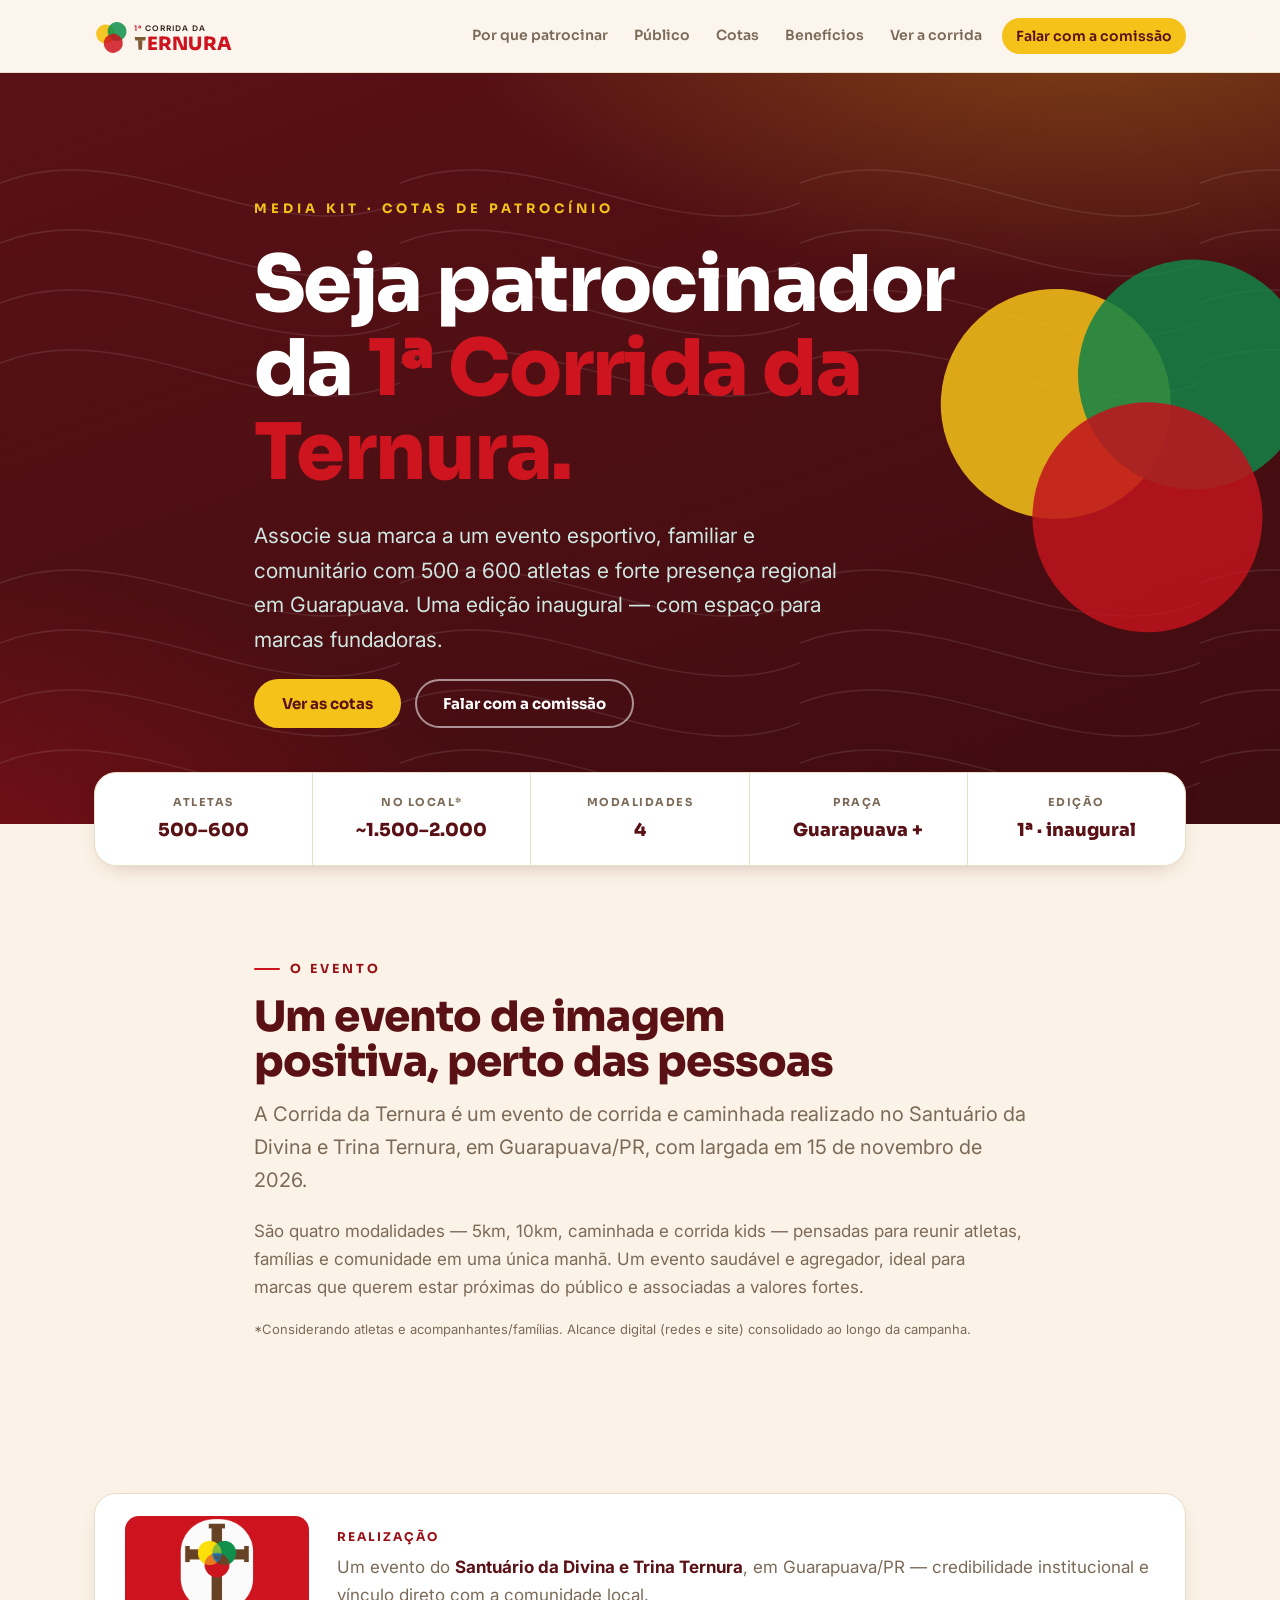
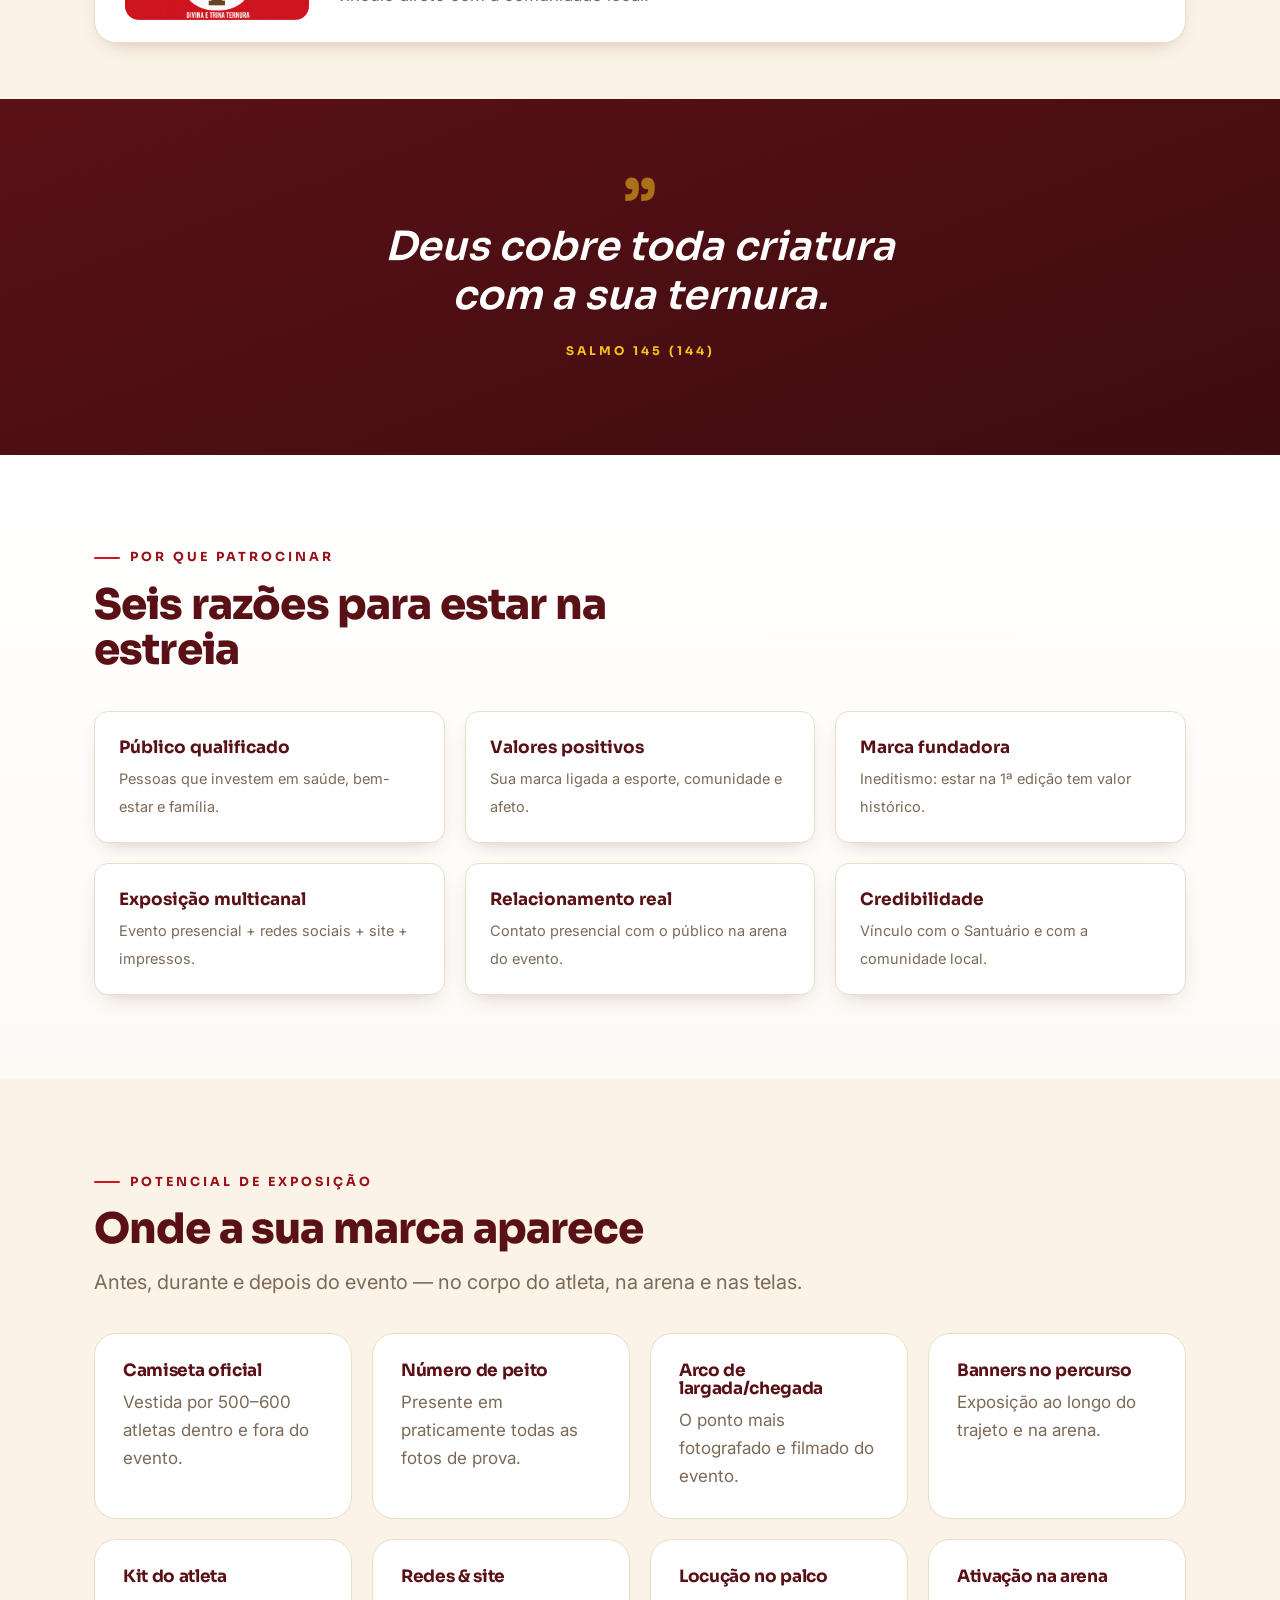
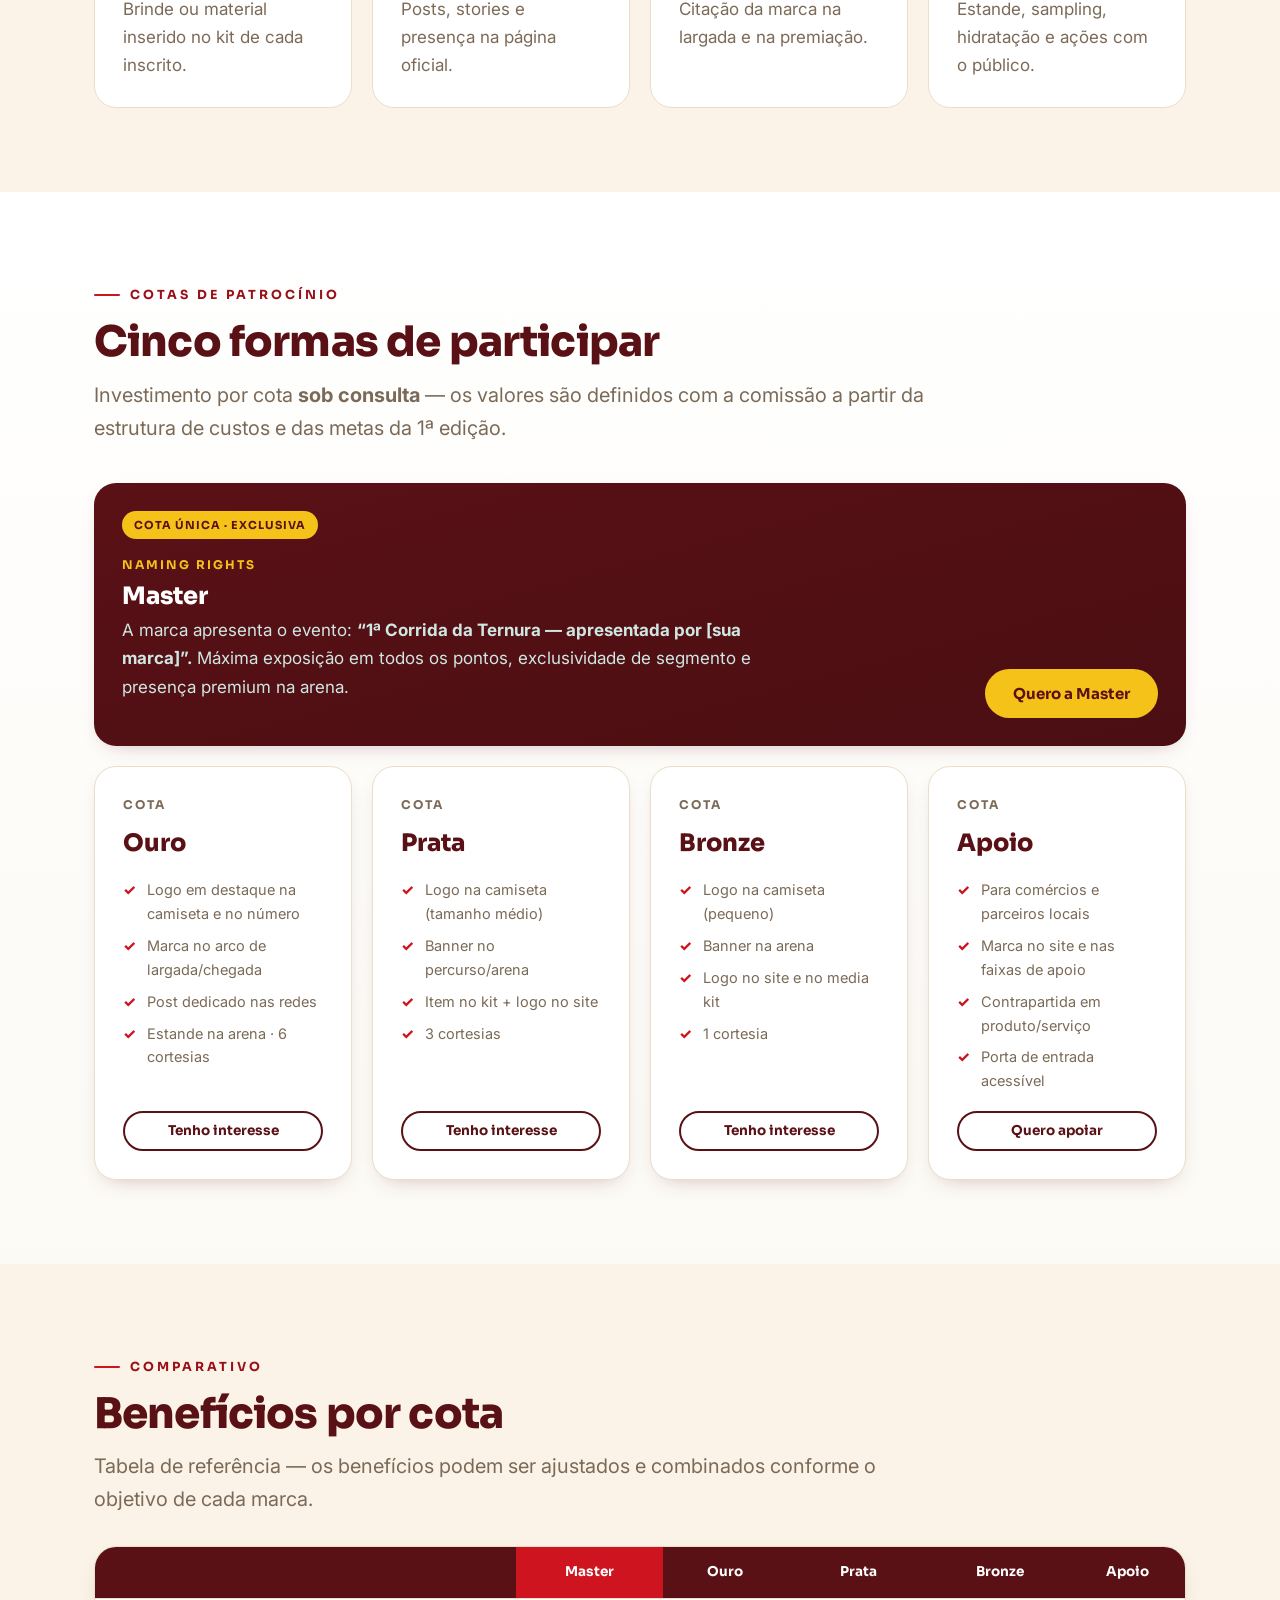
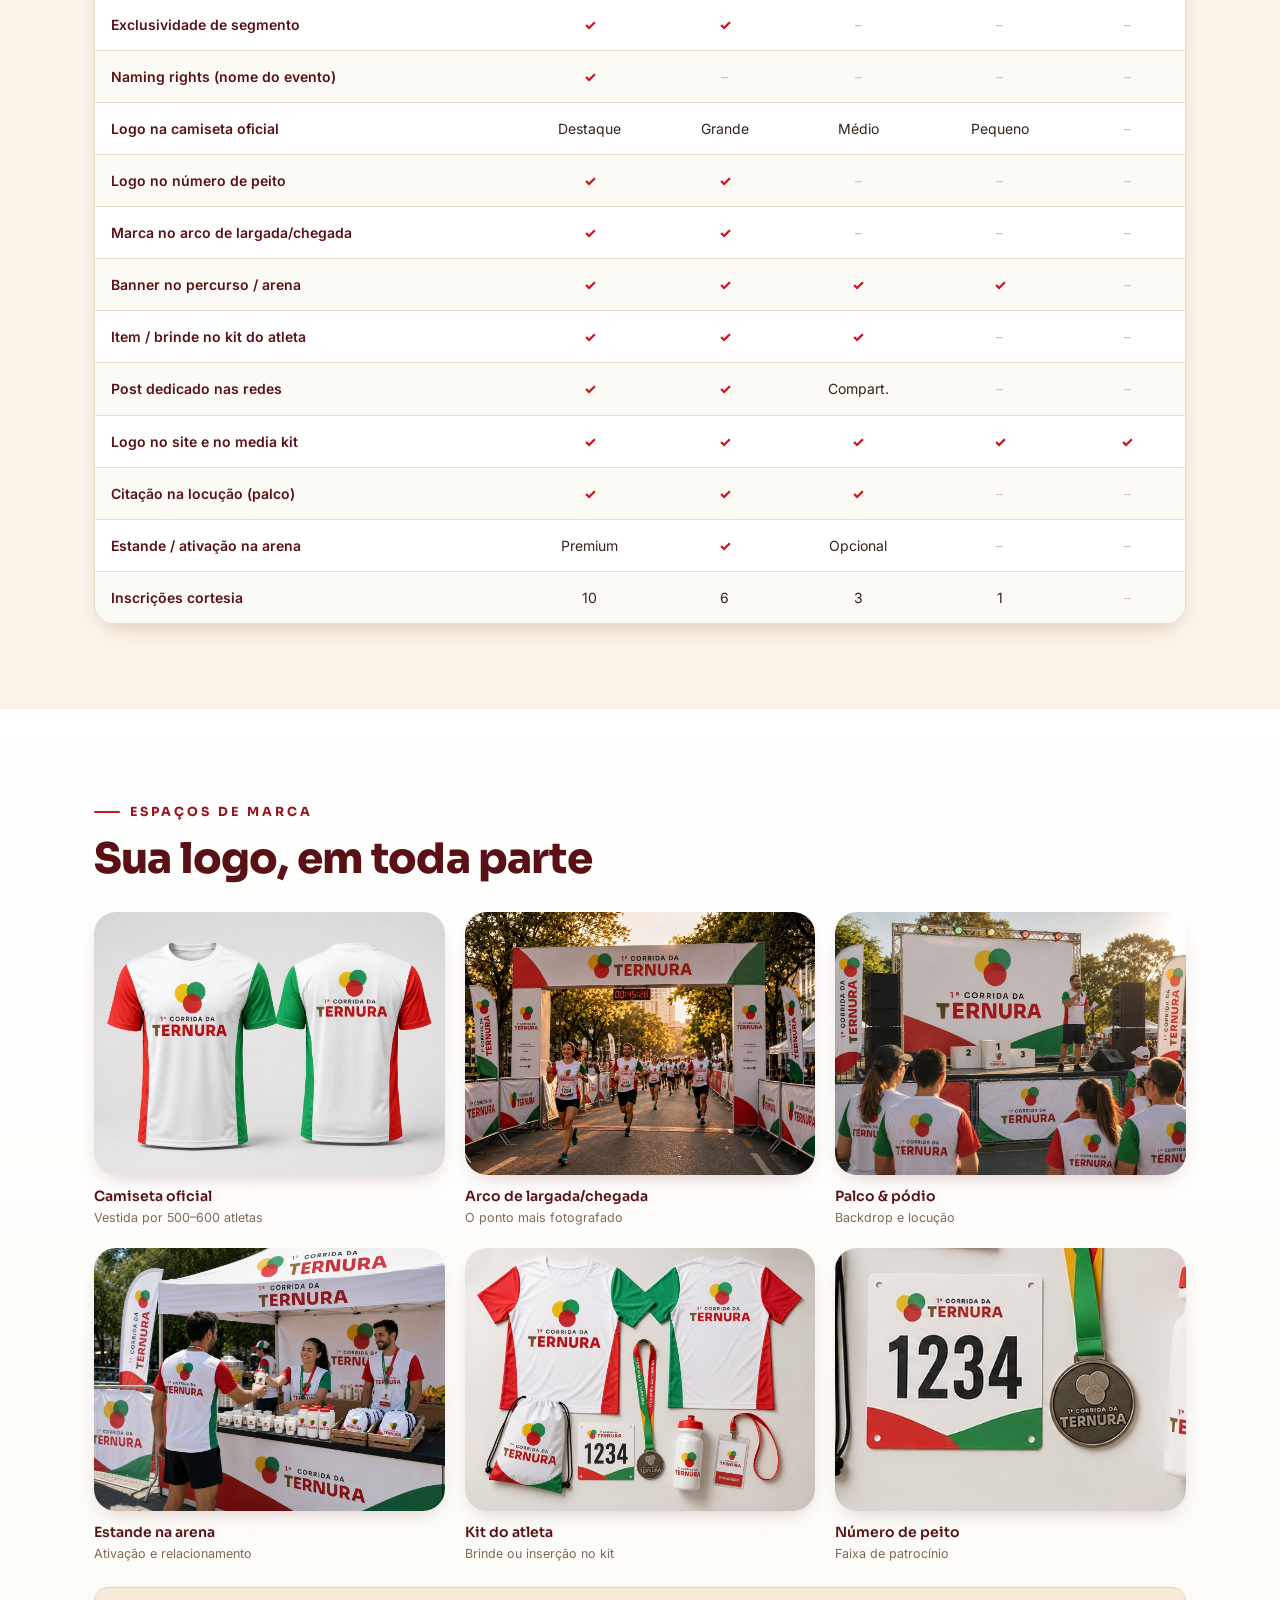
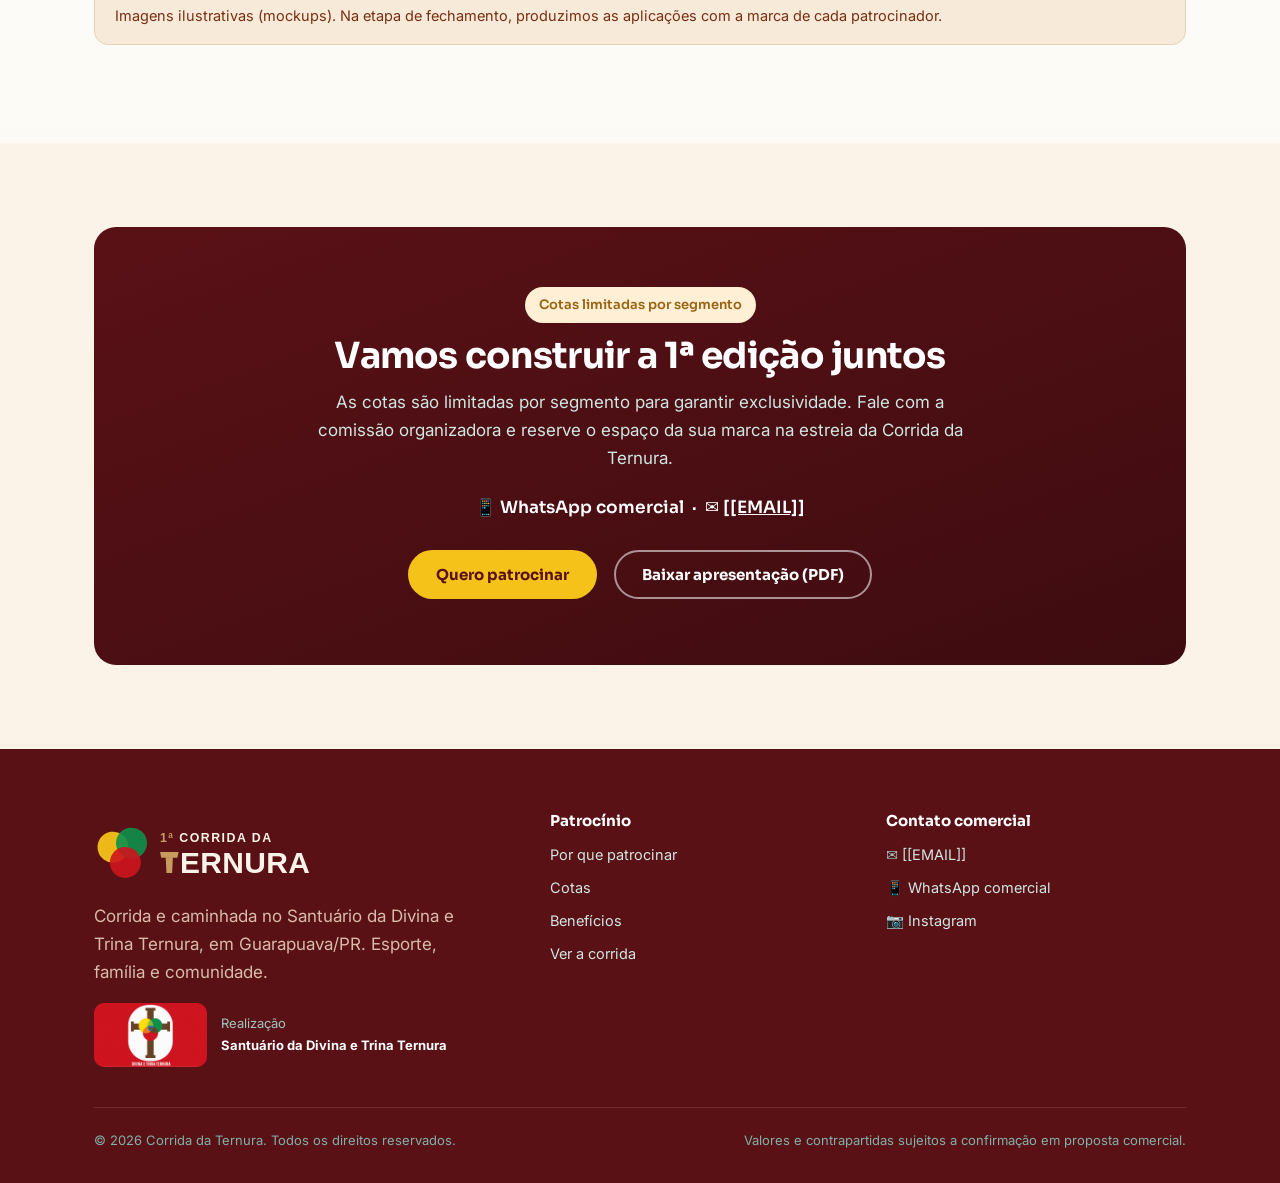
==== commit 66e5920c: "Add files via upload" ====
--- a/media-kit.html
+++ b/media-kit.html
@@ -56,12 +56,7 @@
 
   <!-- ============ HERO ============ -->
   <section class="hero hero--kit">
-    <svg class="hero__symbol" viewBox="0 0 460 337" xmlns="http://www.w3.org/2000/svg" role="img" aria-label="1ª Corrida da Ternura">
-      <g transform="translate(75.7,-53.3) scale(1.05)"><g transform="rotate(-8 150 140)"><circle cx="120" cy="120" r="46" fill="#F5C21A" fill-opacity=".95"/><circle cx="176" cy="116" r="46" fill="#0E904C" fill-opacity=".9"/><circle cx="150" cy="170" r="46" fill="#CE141F" fill-opacity=".9"/></g></g>
-      <text x="67.6" y="241.6" font-family="Sora,'Segoe UI',sans-serif" font-size="30" font-weight="600" letter-spacing="5"><tspan fill="#F5C21A">1ª </tspan><tspan fill="#FBF3E7">CORRIDA DA</tspan></text>
-      <path d="M 17.9,263.6 L 67.1,263.6 L 64.1,278.7 L 20.9,278.7 Z" fill="#E7C79A"/><path d="M 32.9,277.7 L 52.1,277.7 L 50.1,319.6 L 34.9,319.6 Z" fill="#E7C79A"/>
-      <text x="70.9" y="319.6" font-family="Sora,'Segoe UI',sans-serif" font-size="80" font-weight="800" letter-spacing="1" fill="#FBF3E7">ERNURA</text>
-    </svg>
+    <img class="hero__symbol" src="assets/logo-simbolo.svg" alt="" aria-hidden="true">
     <div class="container hero__inner">
       <span class="hero__eyebrow">Media Kit · Cotas de patrocínio</span>
       <h1>Seja patrocinador da <em>1ª Corrida da Ternura.</em></h1>
--- a/css/styles.css
+++ b/css/styles.css
@@ -150,7 +150,7 @@
   content:"";position:absolute;inset:0;opacity:.10;pointer-events:none;
   background-image:url("data:image/svg+xml,%3Csvg xmlns='http://www.w3.org/2000/svg' width='400' height='400'%3E%3Cg fill='none' stroke='%23ffffff' stroke-width='1.4'%3E%3Cpath d='M-20 120 C120 40 280 200 420 120'/%3E%3Cpath d='M-20 180 C120 100 280 260 420 180'/%3E%3Cpath d='M-20 240 C120 160 280 320 420 240'/%3E%3Cpath d='M-20 300 C120 220 280 380 420 300'/%3E%3C/g%3E%3C/svg%3E");
 }
-.hero__inner{position:relative;z-index:2;padding:clamp(64px,10vw,120px) 0 clamp(56px,8vw,96px);max-width:760px}
+.hero__inner{position:relative;z-index:2;padding-top:clamp(64px,10vw,120px);padding-bottom:clamp(56px,8vw,96px);max-width:760px}
 .hero__eyebrow{color:var(--amber);font-family:var(--font-display);font-weight:700;letter-spacing:4px;text-transform:uppercase;font-size:13px}
 .hero h1{color:#fff;font-size:clamp(40px,8vw,78px);font-weight:800;margin:.28em 0 .3em}
 .hero h1 em{font-style:normal;color:var(--teal)}
